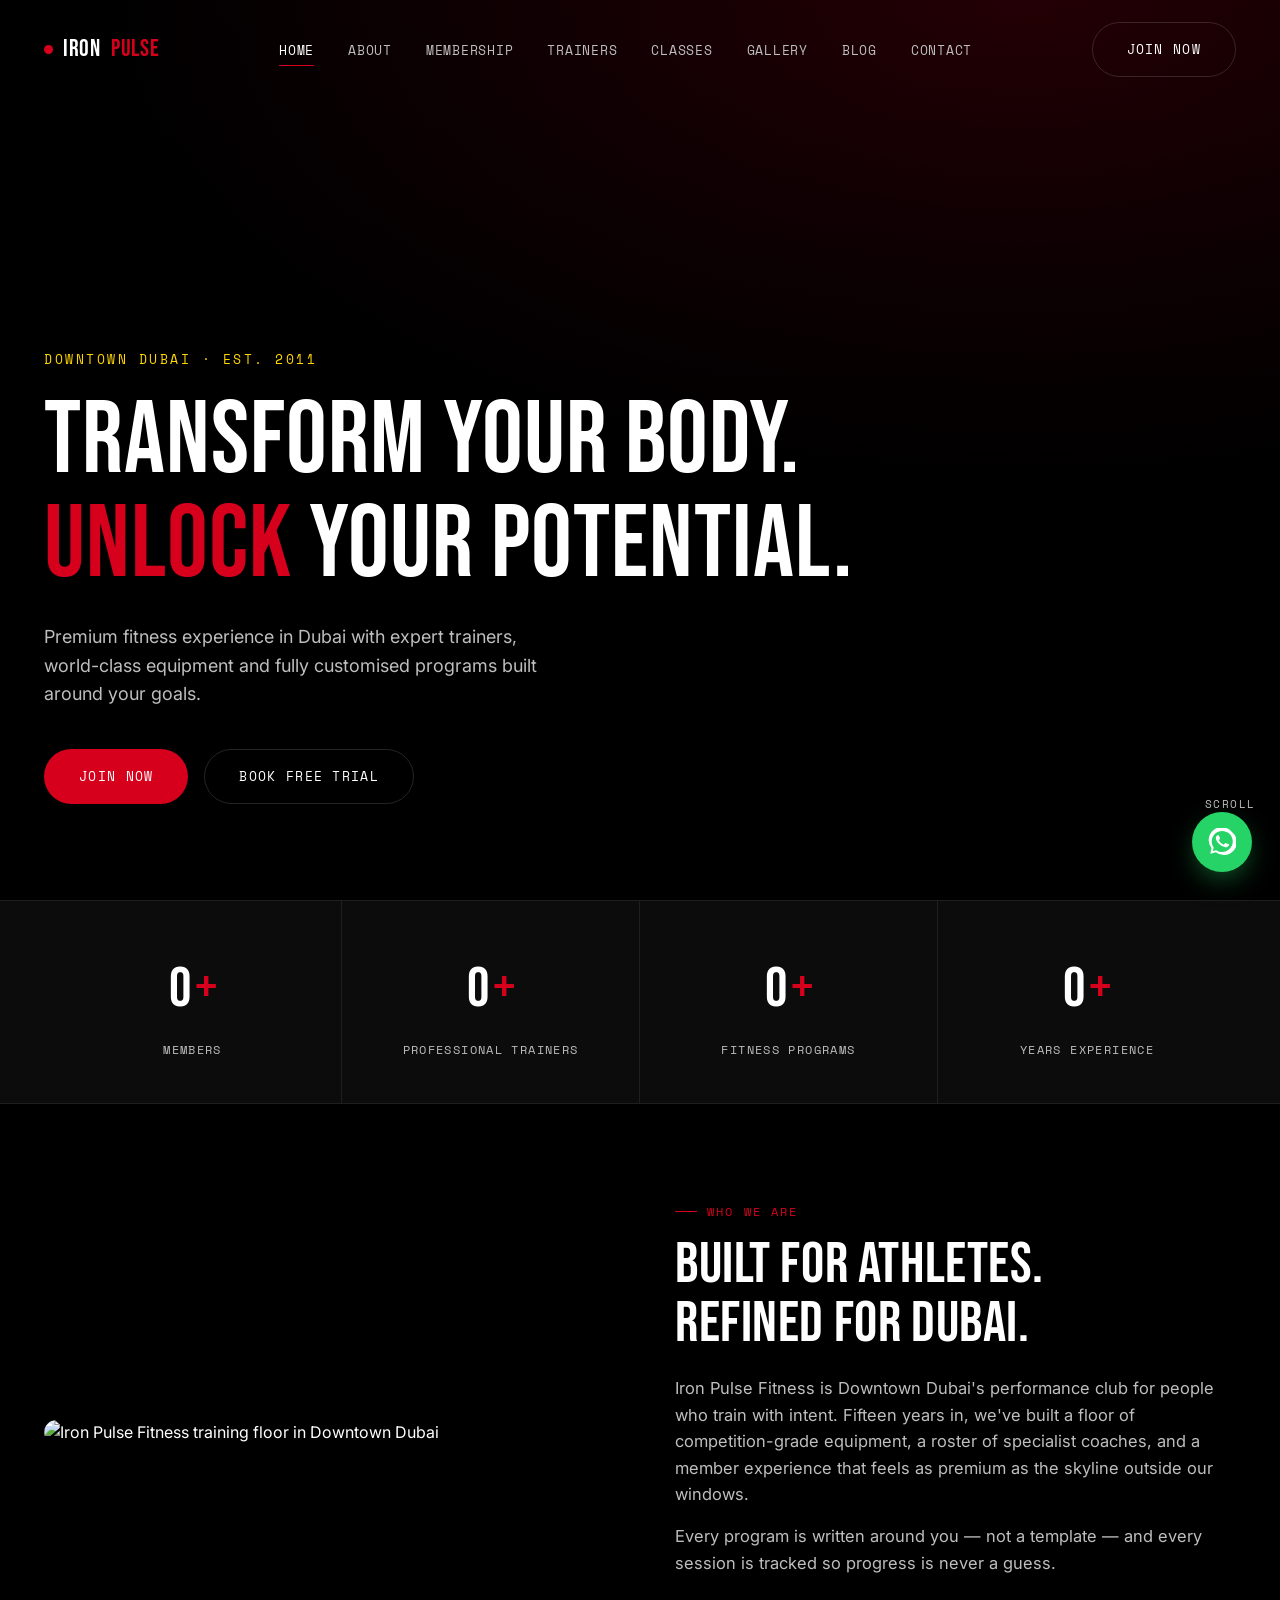
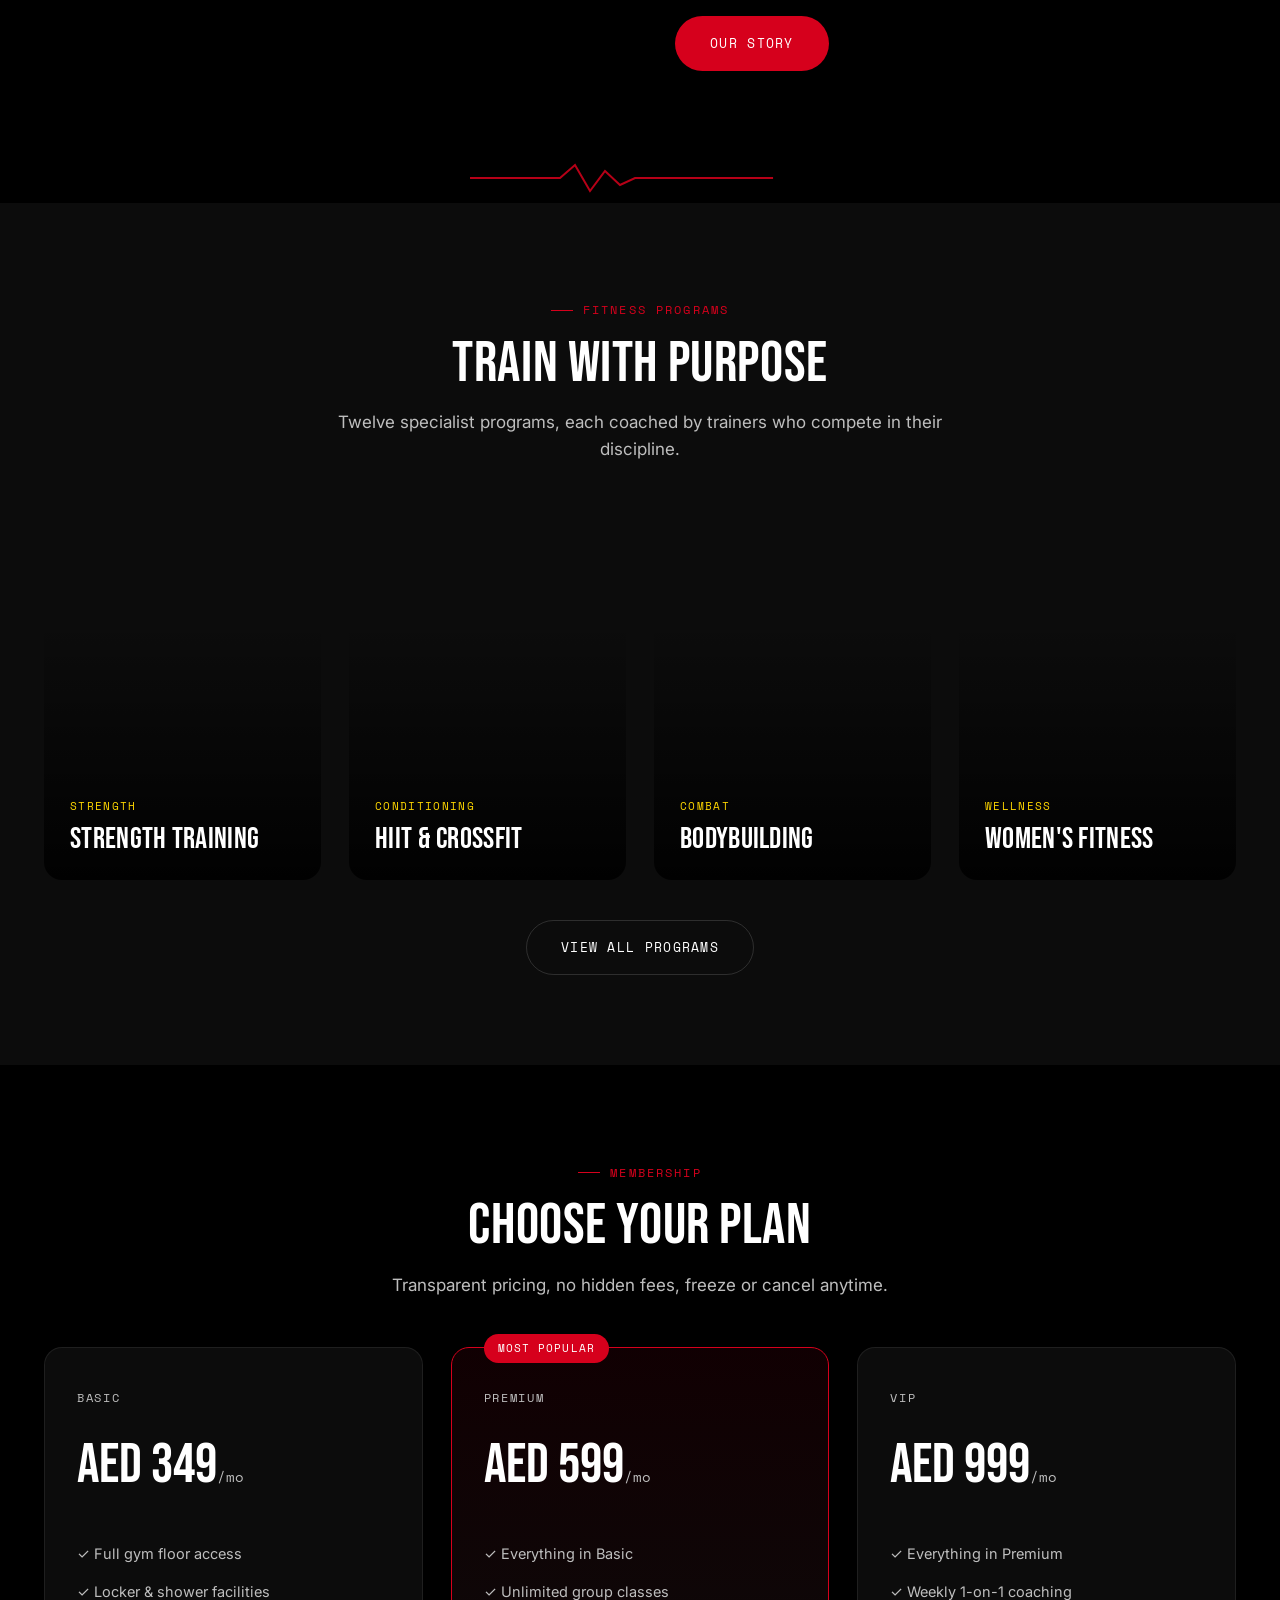
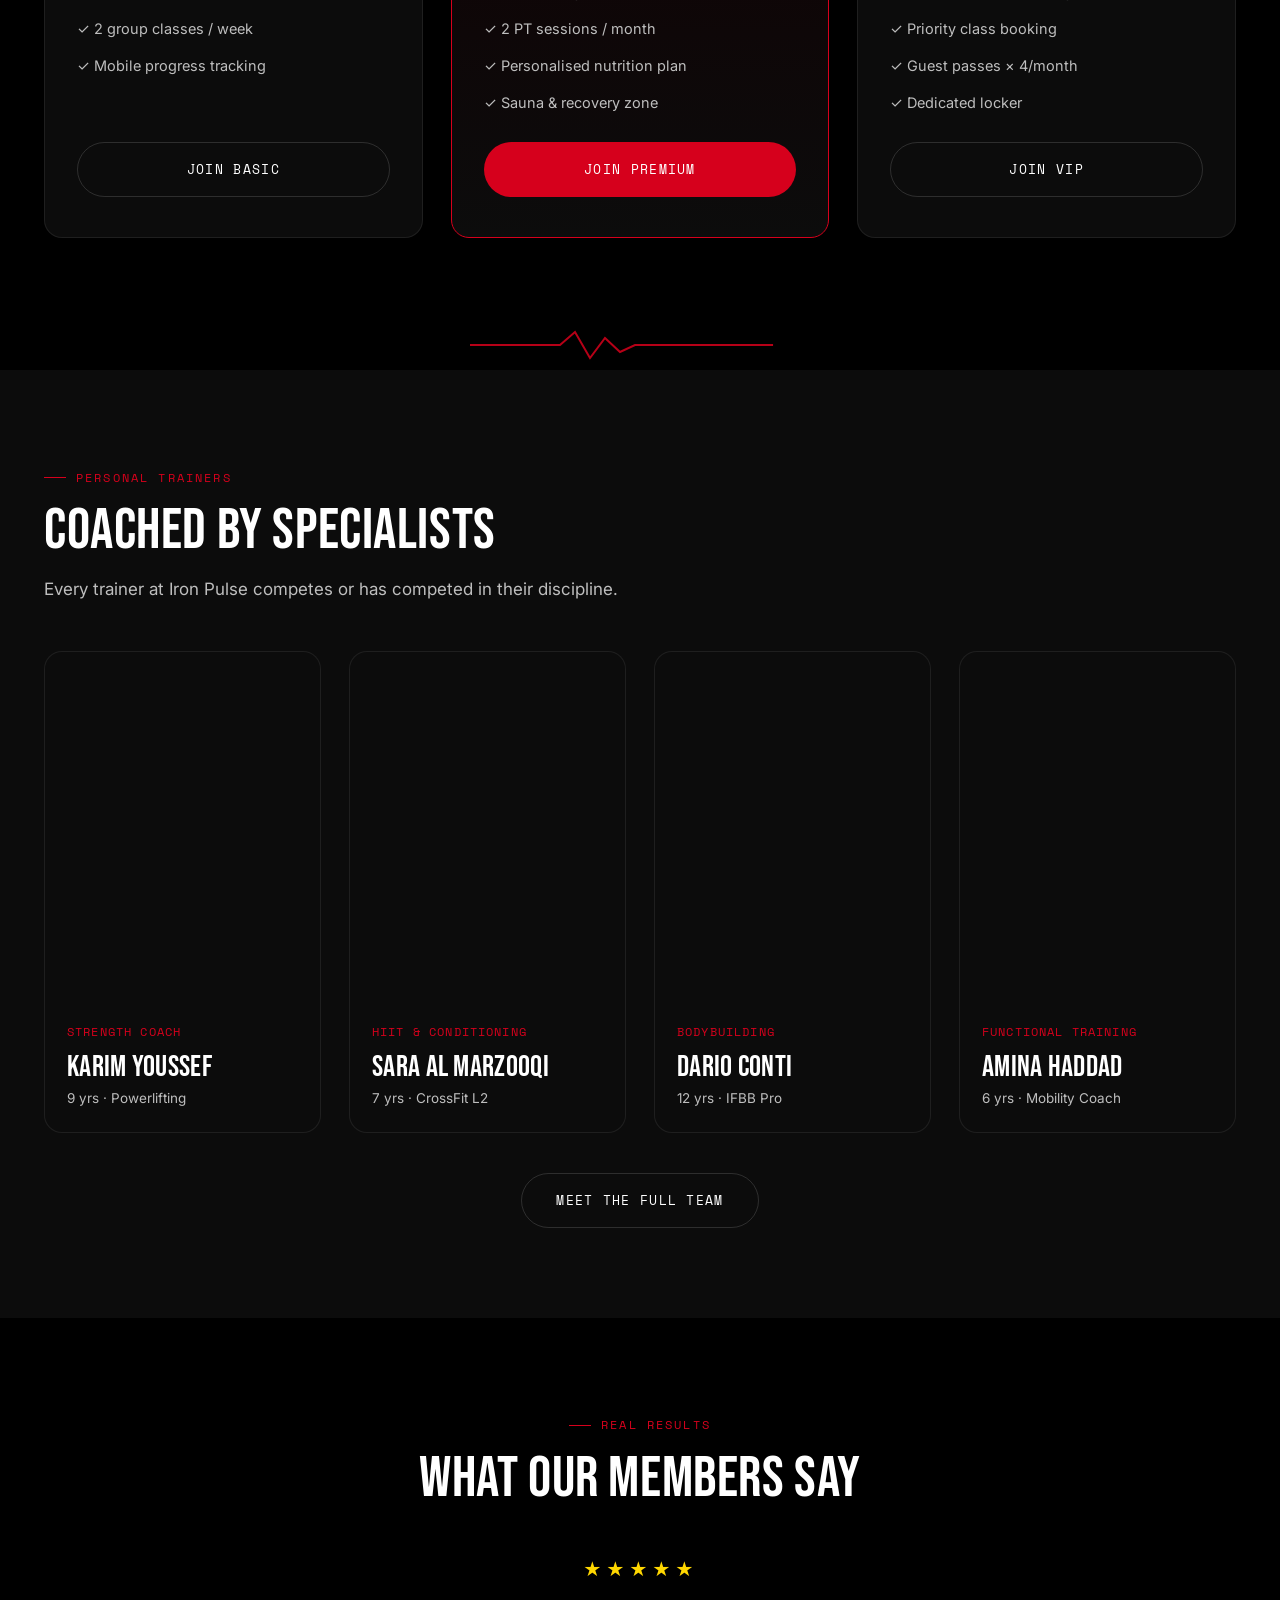
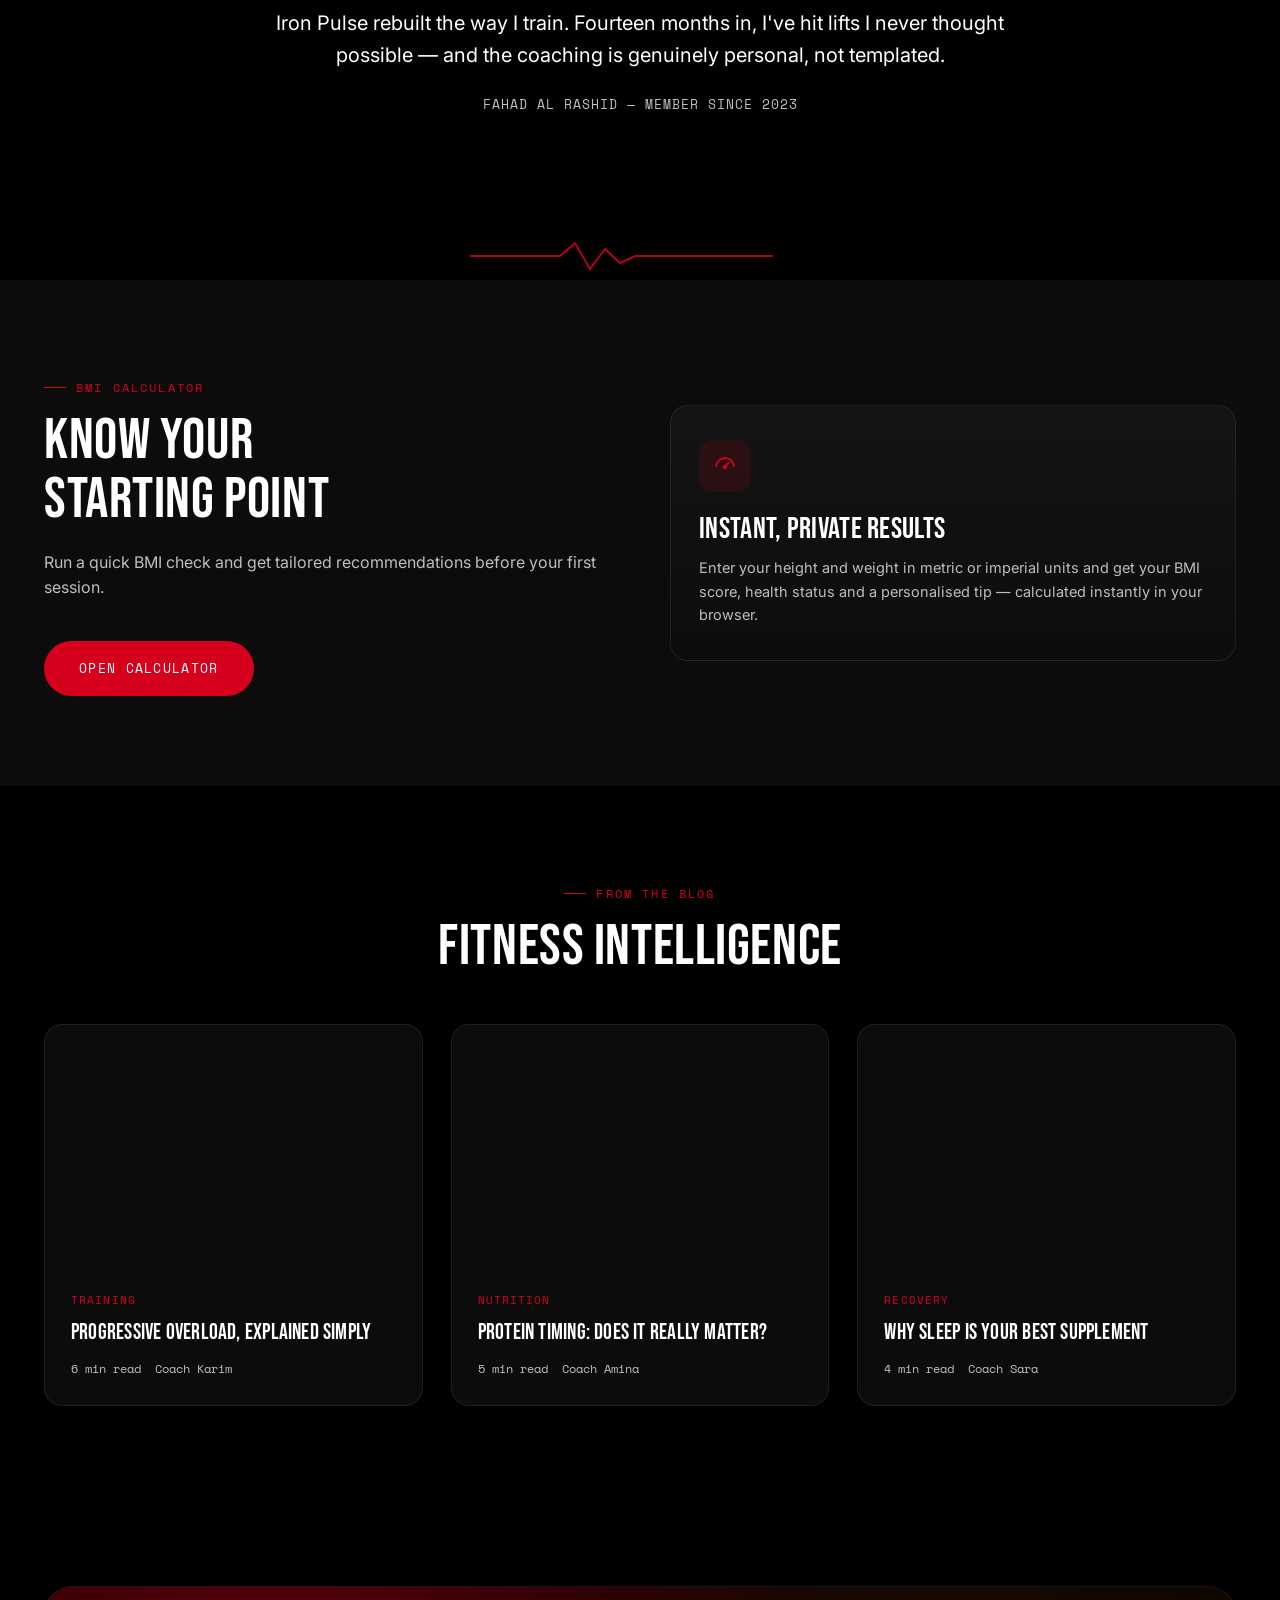
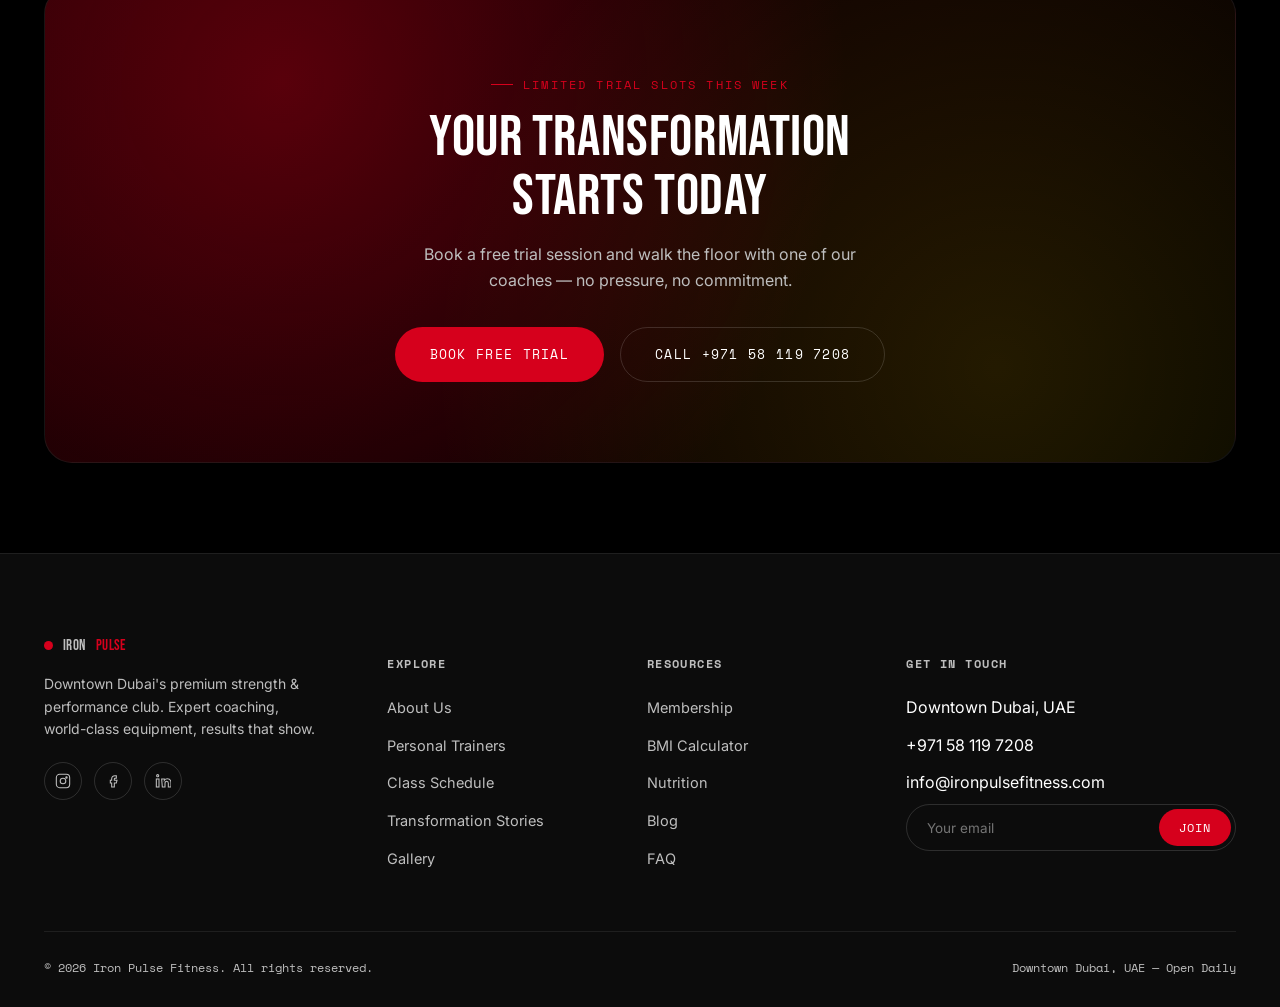
==== index.html @ b15c114e "Add files via upload" ====
<!DOCTYPE html>
<html lang="en">
<head>
<meta charset="UTF-8">
<meta name="viewport" content="width=device-width, initial-scale=1.0">
<title>Home | Iron Pulse Fitness — Downtown Dubai</title>
<meta name="description" content="Iron Pulse Fitness — premium gym in Downtown Dubai. Expert trainers, world-class equipment, transformative programs.">
<link rel="preconnect" href="https://fonts.googleapis.com">
<link rel="stylesheet" href="style.css">
</head>
<body>
<div class="loader"><svg viewBox="0 0 340 60"><path d="M0,30 L90,30 L105,10 L120,50 L135,20 L150,40 L165,30 L340,30"/></svg></div>

<nav class="nav">
  <div class="container">
    <a href="index.html" class="logo"><span class="dot"></span>IRON<span>PULSE</span></a>
    <ul class="nav-links">
      <li><a href="index.html" class="active">Home</a></li>
<li><a href="about.html">About</a></li>
<li><a href="membership.html">Membership</a></li>
<li><a href="trainers.html">Trainers</a></li>
<li><a href="classes.html">Classes</a></li>
<li><a href="gallery.html">Gallery</a></li>
<li><a href="blog.html">Blog</a></li>
<li><a href="contact.html">Contact</a></li>
    </ul>
    <div class="nav-cta">
      <a href="membership.html" class="btn btn-ghost">Join Now</a>
      <button class="burger" aria-label="Menu"><span></span><span></span><span></span></button>
    </div>
  </div>
</nav>
<div class="mobile-menu">
  <a href="index.html">Home</a>
<a href="about.html">About</a>
<a href="membership.html">Membership</a>
<a href="trainers.html">Trainers</a>
<a href="classes.html">Classes</a>
<a href="gallery.html">Gallery</a>
<a href="blog.html">Blog</a>
<a href="contact.html">Contact</a>
</div>

<section class="hero" style="background-image:linear-gradient(180deg, rgba(0,0,0,.35) 0%, rgba(0,0,0,.55) 55%, #000 100%), radial-gradient(120% 90% at 80% 0%, rgba(214,0,28,.25), transparent 60%), url('https://images.unsplash.com/photo-1534438327276-14e5300c3a48?q=80&w=1800&auto=format&fit=crop'); background-size:cover; background-position:center;">
  <div class="container hero-inner">
    <span class="hero-tag">Downtown Dubai &middot; Est. 2011</span>
    <h1 class="reveal in">Transform Your Body.<br><em>Unlock</em> Your Potential.</h1>
    <p class="lead reveal in reveal-delay-1">Premium fitness experience in Dubai with expert trainers, world-class equipment and fully customised programs built around your goals.</p>
    <div class="hero-actions reveal in reveal-delay-2">
      <a href="membership.html" class="btn btn-primary">Join Now</a>
      <a href="contact.html" class="btn btn-ghost">Book Free Trial</a>
    </div>
  </div>
  <div class="hero-scroll"><span>SCROLL</span><span class="line"></span></div>
</section>

<div class="stats-bar">
  <div class="container stats-grid">
    <div class="stat"><div class="num"><span data-count="5000">0</span><span class="plus">+</span></div><div class="label">Members</div></div>
    <div class="stat"><div class="num"><span data-count="50">0</span><span class="plus">+</span></div><div class="label">Professional Trainers</div></div>
    <div class="stat"><div class="num"><span data-count="20">0</span><span class="plus">+</span></div><div class="label">Fitness Programs</div></div>
    <div class="stat"><div class="num"><span data-count="15">0</span><span class="plus">+</span></div><div class="label">Years Experience</div></div>
  </div>
</div>

<section class="section">
  <div class="container">
    <div class="grid grid-2" style="align-items:center;gap:70px;">
      <div class="reveal">
        <img src="https://images.unsplash.com/photo-1571019613454-1cb2f99b2d8b?q=80&w=1200&auto=format&fit=crop" alt="Iron Pulse Fitness training floor in Downtown Dubai" style="border-radius:24px;">
      </div>
      <div class="reveal reveal-delay-1">
        <span class="eyebrow">Who We Are</span>
        <h2>Built For Athletes.<br>Refined For Dubai.</h2>
        <p style="margin-top:22px;font-size:16.5px;">Iron Pulse Fitness is Downtown Dubai's performance club for people who train with intent. Fifteen years in, we've built a floor of competition-grade equipment, a roster of specialist coaches, and a member experience that feels as premium as the skyline outside our windows.</p>
        <p style="margin-top:16px;font-size:16.5px;">Every program is written around you &mdash; not a template &mdash; and every session is tracked so progress is never a guess.</p>
        <a href="about.html" class="btn btn-primary mt-40">Our Story</a>
      </div>
    </div>
  </div>
</section>

<svg class="pulse-divider" viewBox="0 0 340 34" preserveAspectRatio="xMidYMid meet"><path d="M0,17 L90,17 L105,4 L120,30 L135,10 L150,24 L165,17 L340,17"/></svg>

<section class="section section-alt">
  <div class="container">
    <div class="section-head center">
      <span class="eyebrow" style="justify-content:center;">Fitness Programs</span>
      <h2>Train With Purpose</h2>
      <p>Twelve specialist programs, each coached by trainers who compete in their discipline.</p>
    </div>
    <div class="grid grid-4">
      <div class="program-card reveal" style="background-image:url('https://images.unsplash.com/photo-1583454110551-21f2fa2afe61?q=80&w=900&auto=format&fit=crop');"><div class="content"><span class="tag">Strength</span><h3>Strength Training</h3></div></div>
      <div class="program-card reveal reveal-delay-1" style="background-image:url('https://images.unsplash.com/photo-1541534741688-6078c6bfb5c5?q=80&w=900&auto=format&fit=crop');"><div class="content"><span class="tag">Conditioning</span><h3>HIIT &amp; CrossFit</h3></div></div>
      <div class="program-card reveal reveal-delay-2" style="background-image:url('https://images.unsplash.com/photo-1526506118085-60ce8714f8c5?q=80&w=900&auto=format&fit=crop');"><div class="content"><span class="tag">Combat</span><h3>Bodybuilding</h3></div></div>
      <div class="program-card reveal reveal-delay-3" style="background-image:url('https://images.unsplash.com/photo-1571902943202-507ec2618e8f?q=80&w=900&auto=format&fit=crop');"><div class="content"><span class="tag">Wellness</span><h3>Women's Fitness</h3></div></div>
    </div>
    <div class="text-center mt-40"><a href="classes.html" class="btn btn-ghost">View All Programs</a></div>
  </div>
</section>

<section class="section">
  <div class="container">
    <div class="section-head center">
      <span class="eyebrow" style="justify-content:center;">Membership</span>
      <h2>Choose Your Plan</h2>
      <p>Transparent pricing, no hidden fees, freeze or cancel anytime.</p>
    </div>
    <div class="grid grid-3">
      <div class="plan reveal">
        <span class="tier">Basic</span>
        <div class="price">AED 349<span>/mo</span></div>
        <ul>
          <li>&#10003; Full gym floor access</li>
          <li>&#10003; Locker &amp; shower facilities</li>
          <li>&#10003; 2 group classes / week</li>
          <li>&#10003; Mobile progress tracking</li>
        </ul>
        <a href="membership.html" class="btn btn-ghost">Join Basic</a>
      </div>
      <div class="plan popular reveal reveal-delay-1">
        <span class="badge">Most Popular</span>
        <span class="tier">Premium</span>
        <div class="price">AED 599<span>/mo</span></div>
        <ul>
          <li>&#10003; Everything in Basic</li>
          <li>&#10003; Unlimited group classes</li>
          <li>&#10003; 2 PT sessions / month</li>
          <li>&#10003; Personalised nutrition plan</li>
          <li>&#10003; Sauna &amp; recovery zone</li>
        </ul>
        <a href="membership.html" class="btn btn-primary">Join Premium</a>
      </div>
      <div class="plan reveal reveal-delay-2">
        <span class="tier">VIP</span>
        <div class="price">AED 999<span>/mo</span></div>
        <ul>
          <li>&#10003; Everything in Premium</li>
          <li>&#10003; Weekly 1-on-1 coaching</li>
          <li>&#10003; Priority class booking</li>
          <li>&#10003; Guest passes &times; 4/month</li>
          <li>&#10003; Dedicated locker</li>
        </ul>
        <a href="membership.html" class="btn btn-ghost">Join VIP</a>
      </div>
    </div>
  </div>
</section>

<svg class="pulse-divider" viewBox="0 0 340 34" preserveAspectRatio="xMidYMid meet"><path d="M0,17 L90,17 L105,4 L120,30 L135,10 L150,24 L165,17 L340,17"/></svg>

<section class="section section-alt">
  <div class="container">
    <div class="section-head">
      <span class="eyebrow">Personal Trainers</span>
      <h2>Coached By Specialists</h2>
      <p>Every trainer at Iron Pulse competes or has competed in their discipline.</p>
    </div>
    <div class="grid grid-4">
      <div class="trainer-card reveal">
        <div class="trainer-photo" style="background-image:url('https://images.unsplash.com/photo-1571019613454-1cb2f99b2d8b?q=80&w=700&auto=format&fit=crop');">
          <div class="trainer-social"><a href="#">in</a><a href="#">ig</a></div>
        </div>
        <div class="trainer-info"><span class="role">Strength Coach</span><h3>Karim Youssef</h3><div class="meta">9 yrs &middot; Powerlifting</div></div>
      </div>
      <div class="trainer-card reveal reveal-delay-1">
        <div class="trainer-photo" style="background-image:url('https://images.unsplash.com/photo-1594737625785-a6cbdabd333c?q=80&w=700&auto=format&fit=crop');">
          <div class="trainer-social"><a href="#">in</a><a href="#">ig</a></div>
        </div>
        <div class="trainer-info"><span class="role">HIIT &amp; Conditioning</span><h3>Sara Al Marzooqi</h3><div class="meta">7 yrs &middot; CrossFit L2</div></div>
      </div>
      <div class="trainer-card reveal reveal-delay-2">
        <div class="trainer-photo" style="background-image:url('https://images.unsplash.com/photo-1584735175315-9d5df23860e6?q=80&w=700&auto=format&fit=crop');">
          <div class="trainer-social"><a href="#">in</a><a href="#">ig</a></div>
        </div>
        <div class="trainer-info"><span class="role">Bodybuilding</span><h3>Dario Conti</h3><div class="meta">12 yrs &middot; IFBB Pro</div></div>
      </div>
      <div class="trainer-card reveal reveal-delay-3">
        <div class="trainer-photo" style="background-image:url('https://images.unsplash.com/photo-1541534741688-6078c6bfb5c5?q=80&w=900&auto=format&fit=crop');">
          <div class="trainer-social"><a href="#">in</a><a href="#">ig</a></div>
        </div>
        <div class="trainer-info"><span class="role">Functional Training</span><h3>Amina Haddad</h3><div class="meta">6 yrs &middot; Mobility Coach</div></div>
      </div>
    </div>
    <div class="text-center mt-40"><a href="trainers.html" class="btn btn-ghost">Meet The Full Team</a></div>
  </div>
</section>

<section class="section">
  <div class="container">
    <div class="section-head center">
      <span class="eyebrow" style="justify-content:center;">Real Results</span>
      <h2>What Our Members Say</h2>
    </div>
    <div class="testi-slider">
      <div class="testi-track">
        <div class="testi-slide">
          <div class="stars">&#9733;&#9733;&#9733;&#9733;&#9733;</div>
          <p class="quote">Iron Pulse rebuilt the way I train. Fourteen months in, I've hit lifts I never thought possible &mdash; and the coaching is genuinely personal, not templated.</p>
          <div class="testi-who">Fahad Al Rashid &mdash; Member since 2023</div>
        </div>
        <div class="testi-slide">
          <div class="stars">&#9733;&#9733;&#9733;&#9733;&#9733;</div>
          <p class="quote">The nutrition guidance alone was worth the membership. I dropped 12kg in five months without ever feeling like I was on a diet.</p>
          <div class="testi-who">Layla Haddad &mdash; Member since 2022</div>
        </div>
        <div class="testi-slide">
          <div class="stars">&#9733;&#9733;&#9733;&#9733;&#9733;</div>
          <p class="quote">Best equipment I've used in Dubai, hands down. The floor never feels crowded and the trainers actually watch your form.</p>
          <div class="testi-who">Michael Devereux &mdash; Member since 2024</div>
        </div>
      </div>
      <div class="testi-dots"></div>
    </div>
  </div>
</section>

<svg class="pulse-divider" viewBox="0 0 340 34" preserveAspectRatio="xMidYMid meet"><path d="M0,17 L90,17 L105,4 L120,30 L135,10 L150,24 L165,17 L340,17"/></svg>

<section class="section section-alt">
  <div class="container">
    <div class="grid grid-2" style="align-items:center;gap:60px;">
      <div class="reveal">
        <span class="eyebrow">BMI Calculator</span>
        <h2>Know Your<br>Starting Point</h2>
        <p style="margin-top:20px;">Run a quick BMI check and get tailored recommendations before your first session.</p>
        <a href="bmi.html" class="btn btn-primary mt-40">Open Calculator</a>
      </div>
      <div class="card reveal reveal-delay-1">
        <div class="icon"><svg width="24" height="24" viewBox="0 0 24 24" fill="none" stroke="currentColor" stroke-width="1.8"><path d="M3 13a9 9 0 0 1 18 0"/><path d="M12 13l4-5"/><circle cx="12" cy="13" r="1.4"/></svg></div>
        <h3>Instant, Private Results</h3>
        <p>Enter your height and weight in metric or imperial units and get your BMI score, health status and a personalised tip &mdash; calculated instantly in your browser.</p>
      </div>
    </div>
  </div>
</section>

<section class="section">
  <div class="container">
    <div class="section-head center">
      <span class="eyebrow" style="justify-content:center;">From The Blog</span>
      <h2>Fitness Intelligence</h2>
    </div>
    <div class="grid grid-3">
      <a href="blog.html" class="blog-card reveal">
        <div class="blog-img" style="background-image:url('https://images.unsplash.com/photo-1517838277536-f5f99be501cd?q=80&w=800&auto=format&fit=crop');"></div>
        <div class="blog-body"><span class="blog-cat">Training</span><h3>Progressive Overload, Explained Simply</h3><div class="blog-meta"><span>6 min read</span><span>Coach Karim</span></div></div>
      </a>
      <a href="blog.html" class="blog-card reveal reveal-delay-1">
        <div class="blog-img" style="background-image:url('https://images.unsplash.com/photo-1554284126-aa88f22d8b74?q=80&w=800&auto=format&fit=crop');"></div>
        <div class="blog-body"><span class="blog-cat">Nutrition</span><h3>Protein Timing: Does It Really Matter?</h3><div class="blog-meta"><span>5 min read</span><span>Coach Amina</span></div></div>
      </a>
      <a href="blog.html" class="blog-card reveal reveal-delay-2">
        <div class="blog-img" style="background-image:url('https://images.unsplash.com/photo-1546484959-f9a53db89f75?q=80&w=800&auto=format&fit=crop');"></div>
        <div class="blog-body"><span class="blog-cat">Recovery</span><h3>Why Sleep Is Your Best Supplement</h3><div class="blog-meta"><span>4 min read</span><span>Coach Sara</span></div></div>
      </a>
    </div>
  </div>
</section>

<section class="section">
  <div class="container">
    <div class="cta-band reveal">
      <span class="eyebrow" style="justify-content:center;">Limited Trial Slots This Week</span>
      <h2>Your Transformation<br>Starts Today</h2>
      <p style="margin:16px auto 0;max-width:480px;">Book a free trial session and walk the floor with one of our coaches &mdash; no pressure, no commitment.</p>
      <div class="btn-row">
        <a href="contact.html" class="btn btn-primary">Book Free Trial</a>
        <a href="tel:+971581197208" class="btn btn-ghost">Call +971 58 119 7208</a>
      </div>
    </div>
  </div>
</section>

<footer>
  <div class="container">
    <div class="footer-grid">
      <div class="footer-brand">
        <a href="index.html" class="logo"><span class="dot"></span>IRON<span>PULSE</span></a>
        <p>Downtown Dubai's premium strength &amp; performance club. Expert coaching, world-class equipment, results that show.</p>
        <div class="social-row">
          <a href="#" aria-label="Instagram"><svg width="16" height="16" viewBox="0 0 24 24" fill="none" stroke="currentColor" stroke-width="1.6"><rect x="2" y="2" width="20" height="20" rx="5"/><circle cx="12" cy="12" r="4.2"/><circle cx="17.2" cy="6.8" r="1"/></svg></a>
          <a href="#" aria-label="Facebook"><svg width="16" height="16" viewBox="0 0 24 24" fill="none" stroke="currentColor" stroke-width="1.6"><path d="M15 8h2V4h-2a5 5 0 0 0-5 5v2H8v4h2v6h4v-6h3l1-4h-4V9a1 1 0 0 1 1-1Z"/></svg></a>
          <a href="#" aria-label="LinkedIn"><svg width="16" height="16" viewBox="0 0 24 24" fill="none" stroke="currentColor" stroke-width="1.6"><rect x="2" y="9" width="4" height="12"/><circle cx="4" cy="4" r="1.6"/><path d="M10 9h4v2c1-1.6 2.7-2.4 4.5-2.4 3 0 5.5 2 5.5 6.2V21h-4v-5.5c0-2-.8-3.2-2.4-3.2-1.4 0-2.6 1-2.6 3.2V21h-4Z"/></svg></a>
        </div>
      </div>
      <div>
        <h5>Explore</h5>
        <ul>
          <li><a href="about.html">About Us</a></li>
          <li><a href="trainers.html">Personal Trainers</a></li>
          <li><a href="classes.html">Class Schedule</a></li>
          <li><a href="stories.html">Transformation Stories</a></li>
          <li><a href="gallery.html">Gallery</a></li>
        </ul>
      </div>
      <div>
        <h5>Resources</h5>
        <ul>
          <li><a href="membership.html">Membership</a></li>
          <li><a href="bmi.html">BMI Calculator</a></li>
          <li><a href="nutrition.html">Nutrition</a></li>
          <li><a href="blog.html">Blog</a></li>
          <li><a href="faq.html">FAQ</a></li>
        </ul>
      </div>
      <div>
        <h5>Get In Touch</h5>
        <ul>
          <li>Downtown Dubai, UAE</li>
          <li>+971 58 119 7208</li>
          <li>info@ironpulsefitness.com</li>
        </ul>
        <div class="newsletter">
          <form style="display:flex;width:100%;">
            <input type="email" placeholder="Your email" required>
            <button type="submit">Join</button>
          </form>
        </div>
      </div>
    </div>
    <div class="footer-bottom">
      <span>&copy; 2026 Iron Pulse Fitness. All rights reserved.</span>
      <span>Downtown Dubai, UAE &mdash; Open Daily</span>
    </div>
  </div>
</footer>
<a href="https://wa.me/971581197208" class="whatsapp-fab" aria-label="WhatsApp us" target="_blank" rel="noopener">
  <svg width="28" height="28" viewBox="0 0 24 24" fill="#fff"><path d="M20.5 3.5A11 11 0 0 0 3 17.4L2 22l4.7-1.2A11 11 0 1 0 20.5 3.5Zm-8.5 17a9 9 0 0 1-4.6-1.3l-.3-.2-3 .8.8-3-.2-.3A9 9 0 1 1 12 20.5Zm5-6.7c-.3-.1-1.6-.8-1.8-.9-.2-.1-.4-.1-.6.1-.2.3-.7.9-.8 1-.1.2-.3.2-.6.1-.3-.1-1.2-.4-2.2-1.4-.8-.8-1.4-1.7-1.5-2-.2-.3 0-.5.1-.6l.4-.5c.1-.1.2-.3.2-.4.1-.2 0-.4 0-.5s-.6-1.5-.8-2c-.2-.5-.4-.4-.6-.4h-.5c-.2 0-.5.1-.7.3-.2.3-.9.9-.9 2.2s1 2.6 1.1 2.7c.1.2 2 3 4.8 4.2.7.3 1.2.5 1.6.6.7.2 1.3.2 1.8.1.5-.1 1.6-.7 1.9-1.3.2-.6.2-1.1.2-1.2-.1-.1-.3-.2-.6-.3Z"/></svg>
</a>
<button class="back-top" aria-label="Back to top">
  <svg width="18" height="18" viewBox="0 0 24 24" fill="none" stroke="currentColor" stroke-width="2"><path d="M12 19V5M5 12l7-7 7 7"/></svg>
</button>
<div class="lightbox">
  <button class="lb-close" aria-label="Close">&times;</button>
  <button class="lb-prev" aria-label="Previous">&#8249;</button>
  <img src="" alt="Gallery preview">
  <button class="lb-next" aria-label="Next">&#8250;</button>
</div>
<script src="script.js"></script>
</body>
</html>
---- style.css ----
/* ============================================================
   IRON PULSE FITNESS — Design System
   Signature: the "pulse line" — an EKG heartbeat trace that runs
   through dividers, the nav mark and stat counters, literalizing
   the brand name instead of a generic gradient blob.
   ============================================================ */

@import url('https://fonts.googleapis.com/css2?family=Bebas+Neue&family=Inter:wght@400;500;600;700;800&family=Space+Mono:wght@400;700&display=swap');

:root{
  --red:#D6001C;
  --red-dim:#8f0013;
  --charcoal:#111111;
  --black:#000000;
  --white:#FFFFFF;
  --grey:#BEBEBE;
  --gold:#FFD700;

  --bg:#000000;
  --panel:#0c0c0c;
  --panel-2:#141414;
  --line:rgba(255,255,255,0.08);
  --line-strong:rgba(255,255,255,0.14);

  --font-display:'Bebas Neue', Impact, sans-serif;
  --font-body:'Inter', -apple-system, sans-serif;
  --font-mono:'Space Mono', monospace;

  --container: 1240px;
  --radius: 18px;
  --radius-sm: 10px;

  --ease: cubic-bezier(.16,.84,.44,1);
}

*,*::before,*::after{box-sizing:border-box;}
html{scroll-behavior:smooth;}
@media (prefers-reduced-motion: reduce){
  html{scroll-behavior:auto;}
  *{animation-duration:0.001ms !important; animation-iteration-count:1 !important; transition-duration:0.001ms !important;}
}
body{
  margin:0;
  background:var(--bg);
  color:var(--white);
  font-family:var(--font-body);
  font-size:16px;
  line-height:1.6;
  -webkit-font-smoothing:antialiased;
  overflow-x:hidden;
}
img{max-width:100%;display:block;}
a{color:inherit;text-decoration:none;}
ul{list-style:none;margin:0;padding:0;}
button{font-family:inherit;cursor:pointer;}
input,select,textarea{font-family:inherit;}

.container{max-width:var(--container);margin:0 auto;padding:0 24px;}
.eyebrow{
  display:inline-flex;align-items:center;gap:10px;
  font-family:var(--font-mono);
  font-size:12px;letter-spacing:.18em;text-transform:uppercase;
  color:var(--red);
  margin-bottom:14px;
}
.eyebrow::before{
  content:'';width:22px;height:1px;background:var(--red);
}
h1,h2,h3,h4{
  font-family:var(--font-display);
  font-weight:400;
  letter-spacing:.01em;
  line-height:1.02;
  margin:0;
  text-transform:uppercase;
}
h1{font-size:clamp(44px,8vw,104px);}
h2{font-size:clamp(32px,5vw,58px);}
h3{font-size:clamp(22px,3vw,30px);}
p{color:var(--grey);margin:0;}
.section{padding:90px 0;position:relative;}
.section-head{max-width:640px;margin-bottom:48px;}
.section-head p{margin-top:16px;font-size:17px;}
.section-head.center{margin-left:auto;margin-right:auto;text-align:center;}

/* ---------- Pulse divider (signature) ---------- */
.pulse-divider{width:100%;height:34px;margin:0 auto;opacity:.85;}
.pulse-divider path{
  fill:none;stroke:var(--red);stroke-width:2;
  stroke-dasharray:340;stroke-dashoffset:0;
}
.pulse-divider.pre path{stroke-dashoffset:340;}
.pulse-divider.in-view path{
  animation:draw-pulse 1.4s var(--ease) forwards;
}
@keyframes draw-pulse{to{stroke-dashoffset:0;}}

/* ---------- Buttons ---------- */
.btn{
  display:inline-flex;align-items:center;justify-content:center;gap:10px;
  padding:16px 34px;
  font-family:var(--font-mono);
  font-size:13px;letter-spacing:.1em;text-transform:uppercase;
  border-radius:100px;border:1px solid transparent;
  position:relative;overflow:hidden;
  transition:transform .35s var(--ease), box-shadow .35s var(--ease), background .35s var(--ease), color .35s var(--ease);
  white-space:nowrap;
}
.btn-primary{background:var(--red);color:var(--white);}
.btn-primary:hover{box-shadow:0 0 0 1px var(--red), 0 12px 30px -8px rgba(214,0,28,.65);transform:translateY(-2px);}
.btn-ghost{background:transparent;color:var(--white);border-color:var(--line-strong);}
.btn-ghost:hover{border-color:var(--white);transform:translateY(-2px);}
.btn-gold{background:var(--gold);color:var(--black);}
.btn-gold:hover{box-shadow:0 12px 30px -8px rgba(255,215,0,.5);transform:translateY(-2px);}
.btn::after{
  content:'';position:absolute;inset:0;border-radius:inherit;
  background:radial-gradient(circle at var(--rx,50%) var(--ry,50%), rgba(255,255,255,.35), transparent 60%);
  opacity:0;transition:opacity .4s;
}
.btn:active::after{opacity:1;}

/* ---------- Nav ---------- */
.nav{
  position:fixed;top:0;left:0;right:0;z-index:1000;
  padding:22px 0;
  transition:background .4s var(--ease), padding .4s var(--ease), border-color .4s var(--ease);
  border-bottom:1px solid transparent;
}
.nav.scrolled{
  background:rgba(0,0,0,.82);backdrop-filter:blur(14px);
  padding:14px 0;border-color:var(--line);
}
.nav .container{display:flex;align-items:center;justify-content:space-between;}
.logo{display:flex;align-items:center;gap:10px;font-family:var(--font-display);font-size:24px;letter-spacing:.03em;}
.logo .dot{
  width:9px;height:9px;border-radius:50%;background:var(--red);
  box-shadow:0 0 0 0 rgba(214,0,28,.6);
  animation:pulse-dot 1.8s ease-out infinite;
}
@keyframes pulse-dot{
  0%{box-shadow:0 0 0 0 rgba(214,0,28,.55);}
  70%{box-shadow:0 0 0 12px rgba(214,0,28,0);}
  100%{box-shadow:0 0 0 0 rgba(214,0,28,0);}
}
.logo span{color:var(--red);}
.nav-links{display:flex;align-items:center;gap:34px;}
.nav-links a{
  font-family:var(--font-mono);font-size:12.5px;letter-spacing:.06em;text-transform:uppercase;
  color:var(--grey);position:relative;padding:6px 0;transition:color .3s;
}
.nav-links a::after{
  content:'';position:absolute;left:0;bottom:0;height:1px;width:0;background:var(--red);
  transition:width .35s var(--ease);
}
.nav-links a:hover,.nav-links a.active{color:var(--white);}
.nav-links a:hover::after,.nav-links a.active::after{width:100%;}
.nav-cta{display:flex;align-items:center;gap:18px;}
.burger{display:none;flex-direction:column;gap:5px;width:26px;background:none;border:none;padding:0;}
.burger span{height:2px;width:100%;background:var(--white);transition:transform .3s,opacity .3s;}
.mobile-menu{
  position:fixed;inset:0;z-index:999;background:var(--black);
  display:flex;flex-direction:column;align-items:center;justify-content:center;gap:28px;
  transform:translateY(-100%);transition:transform .5s var(--ease);
}
.mobile-menu.open{transform:translateY(0);}
.mobile-menu a{font-family:var(--font-display);font-size:32px;text-transform:uppercase;color:var(--white);}

@media (max-width:900px){
  .nav-links{display:none;}
  .nav-cta .btn-ghost{display:none;}
  .burger{display:flex;}
}

/* ---------- Hero ---------- */
.hero{
  min-height:100vh;position:relative;display:flex;align-items:flex-end;
  background:
    linear-gradient(180deg, rgba(0,0,0,.35) 0%, rgba(0,0,0,.55) 55%, #000 100%),
    radial-gradient(120% 90% at 80% 0%, rgba(214,0,28,.25), transparent 60%),
    url('https://images.unsplash.com/photo-1517836357463-d25dfeac3438?q=80&w=1800&auto=format&fit=crop') center/cover no-repeat;
  padding-top:160px;
}
.page-hero{
  min-height:56vh;display:flex;align-items:flex-end;position:relative;padding-top:160px;
  background:
    linear-gradient(180deg, rgba(0,0,0,.4) 0%, rgba(0,0,0,.7) 60%, #000 100%),
    var(--pageimg) center/cover no-repeat;
}
.hero-inner{padding-bottom:96px;width:100%;}
.hero-tag{font-family:var(--font-mono);color:var(--gold);letter-spacing:.2em;text-transform:uppercase;font-size:12.5px;margin-bottom:20px;display:block;}
.hero h1{max-width:920px;}
.hero h1 em{font-style:normal;color:var(--red);}
.hero p.lead{max-width:520px;margin-top:24px;font-size:18px;color:var(--grey);}
.hero-actions{display:flex;gap:16px;margin-top:40px;flex-wrap:wrap;}
.hero-scroll{
  position:absolute;bottom:36px;right:24px;display:flex;flex-direction:column;align-items:center;gap:10px;
  font-family:var(--font-mono);font-size:11px;letter-spacing:.14em;color:var(--grey);
}
.hero-scroll .line{width:1px;height:40px;background:linear-gradient(var(--red),transparent);animation:scroll-line 1.8s infinite;}
@keyframes scroll-line{0%{transform:scaleY(0);transform-origin:top;}50%{transform:scaleY(1);transform-origin:top;}51%{transform-origin:bottom;}100%{transform:scaleY(0);transform-origin:bottom;}}

/* ---------- Stats ---------- */
.stats-bar{
  border-top:1px solid var(--line);border-bottom:1px solid var(--line);
  background:var(--panel);
}
.stats-grid{display:grid;grid-template-columns:repeat(4,1fr);}
.stat{
  padding:44px 20px;text-align:center;border-right:1px solid var(--line);
}
.stat:last-child{border-right:none;}
.stat .num{
  font-family:var(--font-display);font-size:clamp(36px,4.4vw,56px);color:var(--white);
  display:flex;align-items:center;justify-content:center;gap:4px;
}
.stat .num .plus{color:var(--red);}
.stat .label{font-family:var(--font-mono);font-size:11.5px;letter-spacing:.12em;text-transform:uppercase;color:var(--grey);margin-top:6px;}
@media(max-width:800px){.stats-grid{grid-template-columns:repeat(2,1fr);}.stat:nth-child(2){border-right:none;}}

/* ---------- Cards ---------- */
.grid{display:grid;gap:28px;}
.grid-3{grid-template-columns:repeat(3,1fr);}
.grid-4{grid-template-columns:repeat(4,1fr);}
.grid-2{grid-template-columns:repeat(2,1fr);}
@media(max-width:980px){.grid-3,.grid-4{grid-template-columns:repeat(2,1fr);}}
@media(max-width:640px){.grid-3,.grid-4,.grid-2{grid-template-columns:1fr;}}

.card{
  background:linear-gradient(180deg,var(--panel-2),var(--panel));
  border:1px solid var(--line);border-radius:var(--radius);
  padding:34px 28px;transition:transform .45s var(--ease), border-color .45s var(--ease), box-shadow .45s var(--ease);
  position:relative;
}
.card:hover{transform:translateY(-8px);border-color:var(--line-strong);box-shadow:0 24px 50px -20px rgba(0,0,0,.7);}
.card .icon{
  width:52px;height:52px;border-radius:14px;background:rgba(214,0,28,.12);
  display:flex;align-items:center;justify-content:center;margin-bottom:22px;color:var(--red);
}
.card h3{margin-bottom:12px;}
.card p{font-size:14.5px;}

.program-card{aspect-ratio:3/4;border-radius:var(--radius);overflow:hidden;position:relative;background-size:cover;background-position:center;}
.program-card::after{content:'';position:absolute;inset:0;background:linear-gradient(180deg,transparent 30%,rgba(0,0,0,.92) 100%);}
.program-card .content{position:absolute;left:0;right:0;bottom:0;padding:26px;z-index:2;}
.program-card .tag{font-family:var(--font-mono);font-size:11px;color:var(--gold);letter-spacing:.12em;text-transform:uppercase;}
.program-card h3{margin-top:6px;}
.program-card{transition:transform .5s var(--ease);}
.program-card:hover{transform:translateY(-6px);}

/* ---------- Membership ---------- */
.plan{
  border:1px solid var(--line);border-radius:var(--radius);padding:40px 32px;
  background:var(--panel);position:relative;display:flex;flex-direction:column;
  transition:transform .4s var(--ease), border-color .4s;
}
.plan:hover{transform:translateY(-8px);}
.plan.popular{border-color:var(--red);background:linear-gradient(180deg,rgba(214,0,28,.08),var(--panel));}
.plan .badge{
  position:absolute;top:-14px;left:32px;background:var(--red);color:#fff;
  font-family:var(--font-mono);font-size:11px;letter-spacing:.1em;text-transform:uppercase;
  padding:6px 14px;border-radius:100px;
}
.plan .tier{font-family:var(--font-mono);letter-spacing:.14em;text-transform:uppercase;font-size:12px;color:var(--grey);}
.plan .price{font-family:var(--font-display);font-size:56px;margin:14px 0 4px;}
.plan .price span{font-family:var(--font-mono);font-size:14px;color:var(--grey);text-transform:none;letter-spacing:0;}
.plan ul{margin:28px 0;display:flex;flex-direction:column;gap:14px;flex:1;}
.plan li{display:flex;gap:12px;font-size:14.5px;color:var(--grey);align-items:flex-start;}
.plan li svg{flex:none;margin-top:3px;color:var(--red);}

/* ---------- Trainers ---------- */
.trainer-card{border-radius:var(--radius);overflow:hidden;background:var(--panel);border:1px solid var(--line);}
.trainer-photo{aspect-ratio:4/5;background-size:cover;background-position:center;position:relative;}
.trainer-social{
  position:absolute;bottom:16px;left:16px;display:flex;gap:10px;
  opacity:0;transform:translateY(10px);transition:all .4s var(--ease);
}
.trainer-card:hover .trainer-social{opacity:1;transform:translateY(0);}
.trainer-social a{
  width:36px;height:36px;border-radius:50%;background:rgba(0,0,0,.6);backdrop-filter:blur(6px);
  display:flex;align-items:center;justify-content:center;border:1px solid var(--line-strong);
}
.trainer-social a:hover{background:var(--red);}
.trainer-info{padding:22px;}
.trainer-info .role{font-family:var(--font-mono);font-size:11.5px;color:var(--red);letter-spacing:.1em;text-transform:uppercase;}
.trainer-info h3{margin-top:8px;}
.trainer-info .meta{font-size:13.5px;margin-top:6px;color:var(--grey);}
.trainer-info .btn{margin-top:18px;width:100%;}

/* ---------- Table (class schedule) ---------- */
.schedule-wrap{overflow-x:auto;border:1px solid var(--line);border-radius:var(--radius);}
table.schedule{width:100%;border-collapse:collapse;min-width:760px;}
table.schedule th{
  font-family:var(--font-mono);font-size:11.5px;text-transform:uppercase;letter-spacing:.1em;color:var(--grey);
  padding:18px 16px;text-align:left;border-bottom:1px solid var(--line);background:var(--panel);
}
table.schedule td{padding:16px;border-bottom:1px solid var(--line);font-size:14px;vertical-align:top;}
table.schedule tr:last-child td{border-bottom:none;}
table.schedule .slot{
  display:inline-block;padding:6px 12px;border-radius:8px;font-size:12.5px;
  background:rgba(214,0,28,.12);color:#ff8a97;
}
table.schedule .slot.alt{background:rgba(255,215,0,.1);color:var(--gold);}
table.schedule td.time{font-family:var(--font-mono);color:var(--white);white-space:nowrap;}

/* ---------- BMI Calculator ---------- */
.bmi-box{
  background:var(--panel);border:1px solid var(--line);border-radius:var(--radius);
  padding:44px;display:grid;grid-template-columns:1fr 1fr;gap:44px;align-items:center;
}
@media(max-width:800px){.bmi-box{grid-template-columns:1fr;}}
.field{margin-bottom:20px;}
.field label{font-family:var(--font-mono);font-size:11.5px;letter-spacing:.1em;text-transform:uppercase;color:var(--grey);display:block;margin-bottom:10px;}
.field input, .field select{
  width:100%;background:var(--black);border:1px solid var(--line-strong);border-radius:10px;
  padding:14px 16px;color:var(--white);font-size:15px;outline:none;transition:border-color .3s;
}
.field input:focus, .field select:focus{border-color:var(--red);}
.unit-toggle{display:flex;gap:10px;margin-bottom:26px;}
.unit-toggle button{
  flex:1;padding:10px;border-radius:8px;border:1px solid var(--line-strong);background:transparent;color:var(--grey);
  font-family:var(--font-mono);font-size:12px;letter-spacing:.06em;text-transform:uppercase;transition:all .3s;
}
.unit-toggle button.active{background:var(--red);color:#fff;border-color:var(--red);}
.bmi-result{text-align:center;}
.bmi-result .score{font-family:var(--font-display);font-size:96px;color:var(--red);line-height:1;}
.bmi-result .status{font-family:var(--font-mono);letter-spacing:.1em;text-transform:uppercase;font-size:13px;margin-top:10px;color:var(--gold);}
.bmi-result .tip{margin-top:20px;font-size:14px;color:var(--grey);}
.bmi-gauge{height:8px;border-radius:10px;background:linear-gradient(90deg,#3aa0ff,#38d39f,var(--gold),var(--red));margin-top:26px;position:relative;}
.bmi-gauge .marker{position:absolute;top:-6px;width:2px;height:20px;background:#fff;border-radius:2px;transition:left .6s var(--ease);}

/* ---------- Testimonials ---------- */
.testi-slider{position:relative;max-width:760px;margin:0 auto;text-align:center;overflow:hidden;}
.testi-track{display:flex;transition:transform .6s var(--ease);}
.testi-slide{min-width:100%;padding:0 12px;}
.stars{color:var(--gold);letter-spacing:4px;margin-bottom:22px;font-size:18px;}
.testi-slide p.quote{font-size:20px;color:var(--white);font-style:normal;line-height:1.6;}
.testi-who{margin-top:24px;font-family:var(--font-mono);font-size:12.5px;letter-spacing:.08em;text-transform:uppercase;color:var(--grey);}
.testi-dots{display:flex;justify-content:center;gap:10px;margin-top:34px;}
.testi-dots button{width:8px;height:8px;border-radius:50%;background:var(--line-strong);border:none;padding:0;transition:all .3s;}
.testi-dots button.active{background:var(--red);width:24px;border-radius:6px;}

/* ---------- Gallery ---------- */
.masonry{columns:4 260px;column-gap:18px;}
@media(max-width:700px){.masonry{columns:2 180px;}}
.masonry .g-item{break-inside:avoid;margin-bottom:18px;border-radius:var(--radius-sm);overflow:hidden;position:relative;cursor:pointer;}
.masonry img{transition:transform .6s var(--ease);}
.masonry .g-item:hover img{transform:scale(1.08);}
.masonry .g-item::after{
  content:'\2295';position:absolute;inset:0;display:flex;align-items:center;justify-content:center;
  color:#fff;font-size:26px;background:rgba(214,0,28,0);opacity:0;transition:all .4s;
}
.masonry .g-item:hover::after{background:rgba(0,0,0,.35);opacity:1;}
.lightbox{
  position:fixed;inset:0;background:rgba(0,0,0,.94);z-index:2000;display:none;align-items:center;justify-content:center;padding:40px;
}
.lightbox.open{display:flex;}
.lightbox img{max-width:90vw;max-height:85vh;border-radius:12px;}
.lightbox .lb-close{position:absolute;top:28px;right:32px;font-size:28px;background:none;border:none;color:#fff;}
.lightbox .lb-nav{position:absolute;top:50%;transform:translateY(-50%);background:none;border:none;color:#fff;font-size:34px;padding:10px;}
.lightbox .lb-prev{left:20px;}.lightbox .lb-next{right:20px;}

/* ---------- Blog ---------- */
.blog-card{border-radius:var(--radius);overflow:hidden;background:var(--panel);border:1px solid var(--line);display:flex;flex-direction:column;}
.blog-img{aspect-ratio:16/10;background-size:cover;background-position:center;}
.blog-body{padding:26px;}
.blog-cat{font-family:var(--font-mono);font-size:11px;color:var(--red);letter-spacing:.1em;text-transform:uppercase;}
.blog-body h3{margin-top:10px;font-size:22px;}
.blog-meta{margin-top:16px;font-family:var(--font-mono);font-size:11.5px;color:var(--grey);display:flex;gap:14px;}

/* ---------- FAQ ---------- */
.accordion{border-top:1px solid var(--line);}
.acc-item{border-bottom:1px solid var(--line);}
.acc-q{
  width:100%;background:none;border:none;color:#fff;text-align:left;padding:26px 4px;
  display:flex;justify-content:space-between;align-items:center;font-size:17px;font-weight:600;
}
.acc-q .plus{font-family:var(--font-mono);font-size:20px;color:var(--red);transition:transform .35s var(--ease);}
.acc-item.open .plus{transform:rotate(45deg);}
.acc-a{max-height:0;overflow:hidden;transition:max-height .4s var(--ease);}
.acc-a p{padding:0 4px 26px;font-size:15px;}

/* ---------- Contact ---------- */
.contact-grid{display:grid;grid-template-columns:1fr 1fr;gap:60px;}
@media(max-width:900px){.contact-grid{grid-template-columns:1fr;}}
.info-row{display:flex;gap:18px;padding:22px 0;border-bottom:1px solid var(--line);}
.info-row:first-child{padding-top:0;}
.info-row .icon{
  width:44px;height:44px;border-radius:12px;background:rgba(214,0,28,.12);color:var(--red);
  display:flex;align-items:center;justify-content:center;flex:none;
}
.info-row h4{font-family:var(--font-body);font-weight:700;font-size:15px;text-transform:none;letter-spacing:0;}
.info-row p{font-size:14.5px;margin-top:4px;}
.map-frame{border-radius:var(--radius);overflow:hidden;border:1px solid var(--line);margin-top:30px;filter:grayscale(1) invert(.92) contrast(.9);}
form.contact-form{display:flex;flex-direction:column;gap:20px;}
.form-row{display:grid;grid-template-columns:1fr 1fr;gap:20px;}
@media(max-width:560px){.form-row{grid-template-columns:1fr;}}
.error-text{color:var(--red);font-size:12.5px;font-family:var(--font-mono);display:none;margin-top:6px;}
.field.invalid input, .field.invalid textarea{border-color:var(--red);}
.field.invalid .error-text{display:block;}
.form-success{
  display:none;background:rgba(56,211,159,.1);border:1px solid #38d39f;color:#38d39f;
  padding:16px 20px;border-radius:10px;font-size:14px;font-family:var(--font-mono);
}
.form-success.show{display:block;}
.whatsapp-fab{
  position:fixed;bottom:28px;right:28px;z-index:900;width:60px;height:60px;border-radius:50%;
  background:#25D366;display:flex;align-items:center;justify-content:center;box-shadow:0 10px 30px -8px rgba(37,211,102,.6);
  transition:transform .3s var(--ease);
}
.whatsapp-fab:hover{transform:scale(1.08);}

/* ---------- Footer ---------- */
footer{background:var(--panel);border-top:1px solid var(--line);padding:80px 0 30px;}
.footer-grid{display:grid;grid-template-columns:1.4fr 1fr 1fr 1.2fr;gap:50px;}
@media(max-width:900px){.footer-grid{grid-template-columns:1fr 1fr;}}
@media(max-width:560px){.footer-grid{grid-template-columns:1fr;}}
.footer-grid h5{font-family:var(--font-mono);font-size:12px;letter-spacing:.12em;text-transform:uppercase;color:var(--grey);margin-bottom:22px;}
.footer-grid ul{display:flex;flex-direction:column;gap:12px;}
.footer-grid a{font-size:14.5px;color:var(--grey);transition:color .3s;}
.footer-grid a:hover{color:var(--white);}
.footer-brand p{margin-top:16px;font-size:14px;max-width:280px;}
.social-row{display:flex;gap:12px;margin-top:22px;}
.social-row a{width:38px;height:38px;border-radius:50%;border:1px solid var(--line-strong);display:flex;align-items:center;justify-content:center;transition:all .3s;}
.social-row a:hover{background:var(--red);border-color:var(--red);}
.newsletter{display:flex;gap:0;margin-top:8px;border:1px solid var(--line-strong);border-radius:100px;overflow:hidden;padding:4px;}
.newsletter input{flex:1;background:none;border:none;padding:10px 16px;color:#fff;outline:none;font-size:13.5px;}
.newsletter button{background:var(--red);border:none;color:#fff;border-radius:100px;padding:10px 20px;font-family:var(--font-mono);font-size:12px;letter-spacing:.08em;text-transform:uppercase;}
.footer-bottom{
  margin-top:60px;padding-top:26px;border-top:1px solid var(--line);
  display:flex;justify-content:space-between;flex-wrap:wrap;gap:12px;
  font-family:var(--font-mono);font-size:12px;color:var(--grey);
}

/* ---------- Back to top ---------- */
.back-top{
  position:fixed;bottom:28px;left:28px;z-index:900;width:48px;height:48px;border-radius:50%;
  background:var(--panel-2);border:1px solid var(--line-strong);color:#fff;display:flex;align-items:center;justify-content:center;
  opacity:0;pointer-events:none;transition:all .35s var(--ease);
}
.back-top.show{opacity:1;pointer-events:auto;}
.back-top:hover{background:var(--red);border-color:var(--red);transform:translateY(-4px);}

/* ---------- Reveal animations ----------
   IMPORTANT: content is visible by default (opacity:1). JS opts elements
   INTO the hidden pre-state only after confirming it can observe and
   reveal them again. This guarantees every section is fully visible
   even if JavaScript is blocked, slow, or fails to run. */
.reveal{opacity:1;transform:none;transition:opacity .8s var(--ease), transform .8s var(--ease);}
.reveal.pre{opacity:0;transform:translateY(34px);}
.reveal.in{opacity:1;transform:translateY(0);}
.reveal-delay-1{transition-delay:.1s;}
.reveal-delay-2{transition-delay:.2s;}
.reveal-delay-3{transition-delay:.3s;}

/* ---------- CTA band ---------- */
.cta-band{
  border-radius:28px;padding:80px 60px;text-align:center;position:relative;overflow:hidden;
  background:linear-gradient(135deg,#1a0002,#000);border:1px solid var(--line);
}
.cta-band::before{
  content:'';position:absolute;inset:0;
  background:radial-gradient(circle at 20% 20%, rgba(214,0,28,.35), transparent 55%),
             radial-gradient(circle at 80% 80%, rgba(255,215,0,.12), transparent 55%);
}
.cta-band > *{position:relative;z-index:1;}
.cta-band .btn-row{display:flex;gap:16px;justify-content:center;margin-top:34px;flex-wrap:wrap;}
@media(max-width:640px){.cta-band{padding:56px 26px;}}

/* ---------- Loader ---------- */
.loader{
  position:fixed;inset:0;background:#000;z-index:5000;display:flex;align-items:center;justify-content:center;
  transition:opacity .6s var(--ease), visibility .6s;
}
.loader.hide{opacity:0;visibility:hidden;}
.loader svg{width:120px;}
.loader path{fill:none;stroke:var(--red);stroke-width:2;stroke-dasharray:340;stroke-dashoffset:340;animation:draw-pulse 1.3s var(--ease) forwards infinite alternate;}

.section-alt{background:var(--panel);}
.text-center{text-align:center;}
.mt-40{margin-top:40px;}
.grey{color:var(--grey);}
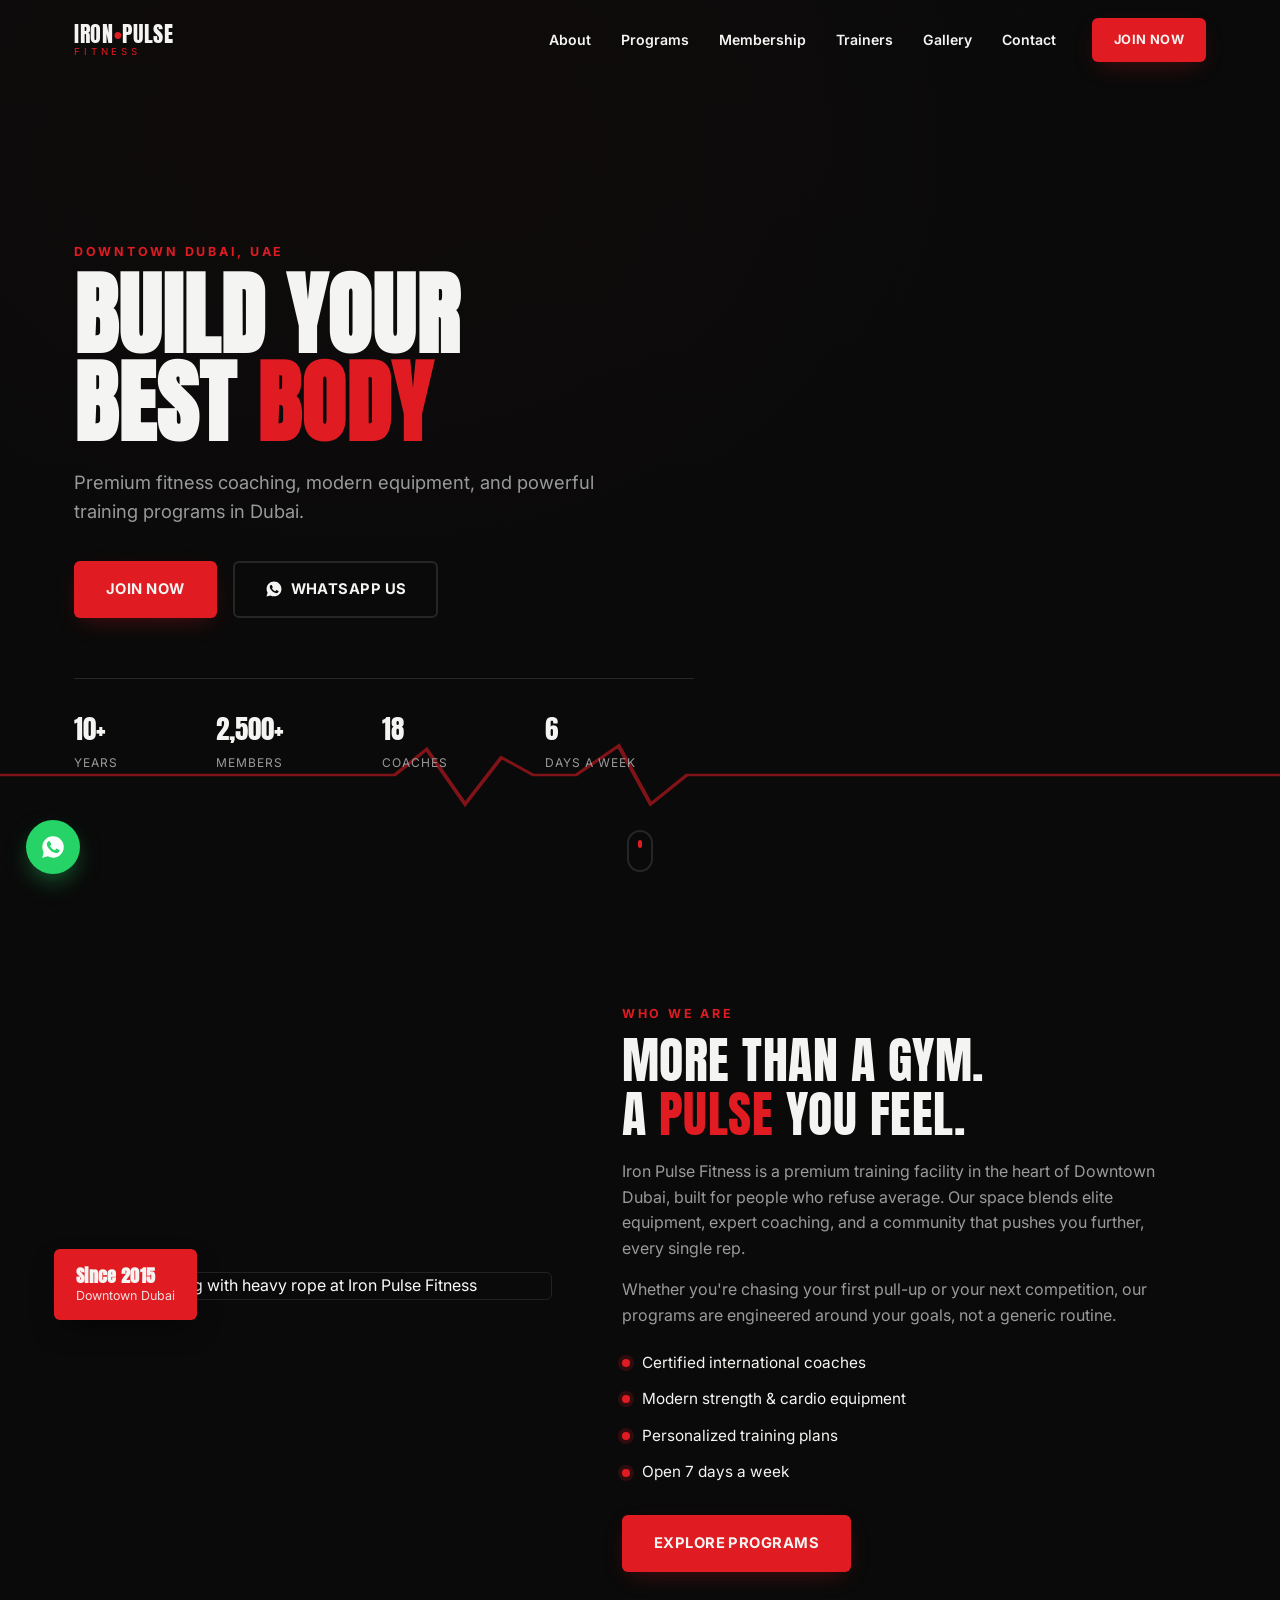
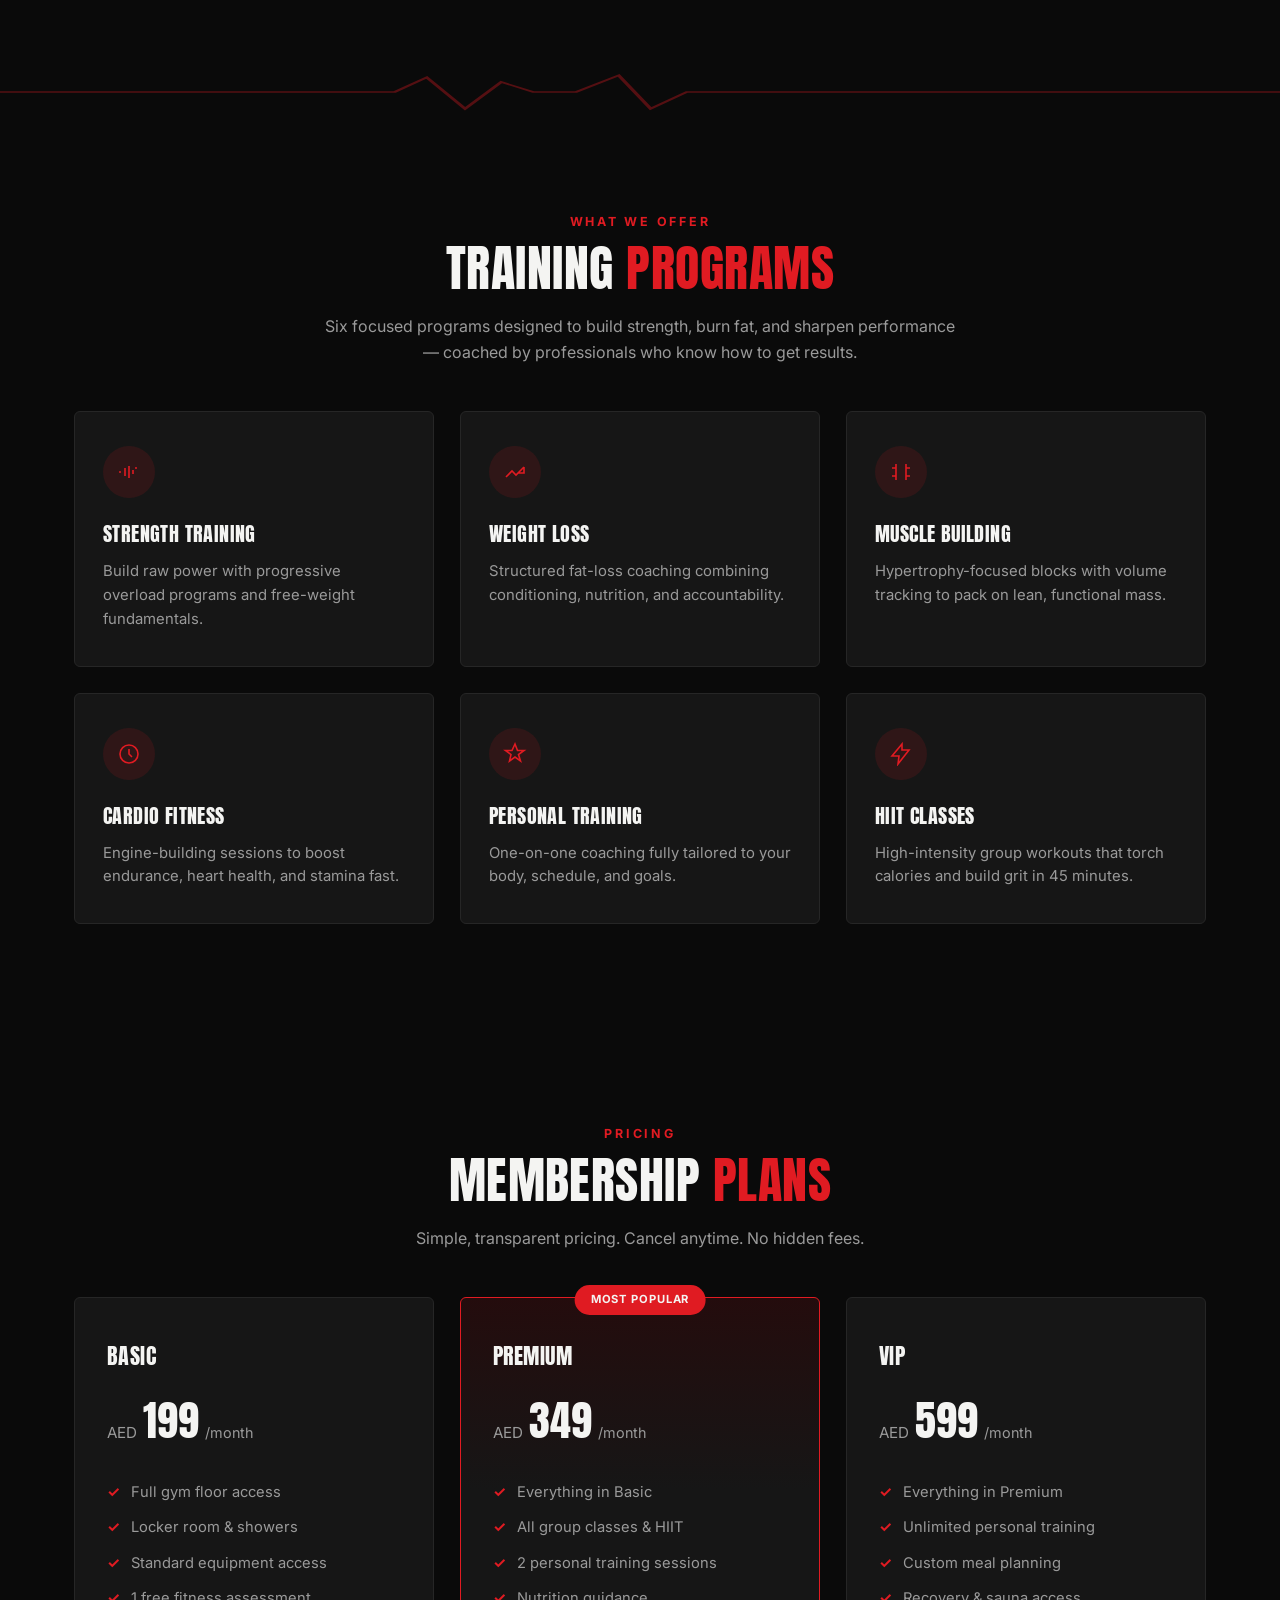
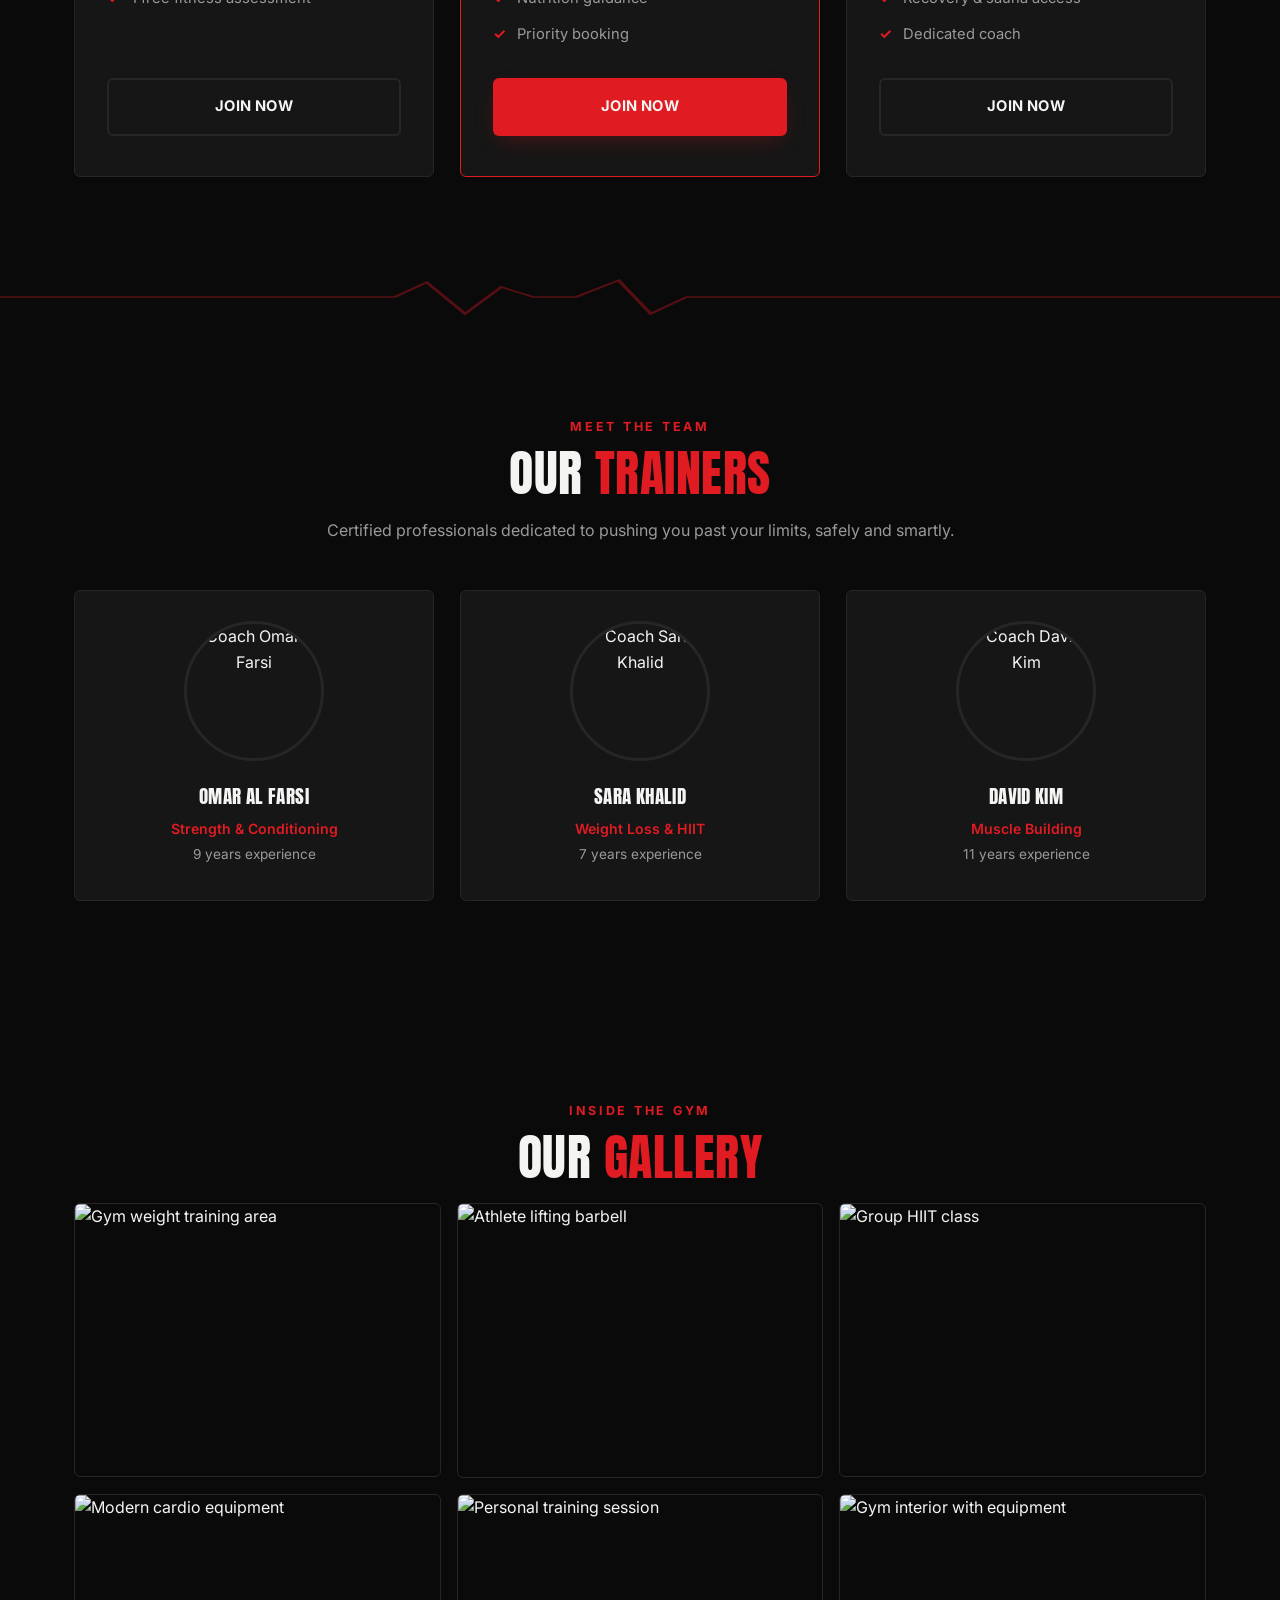
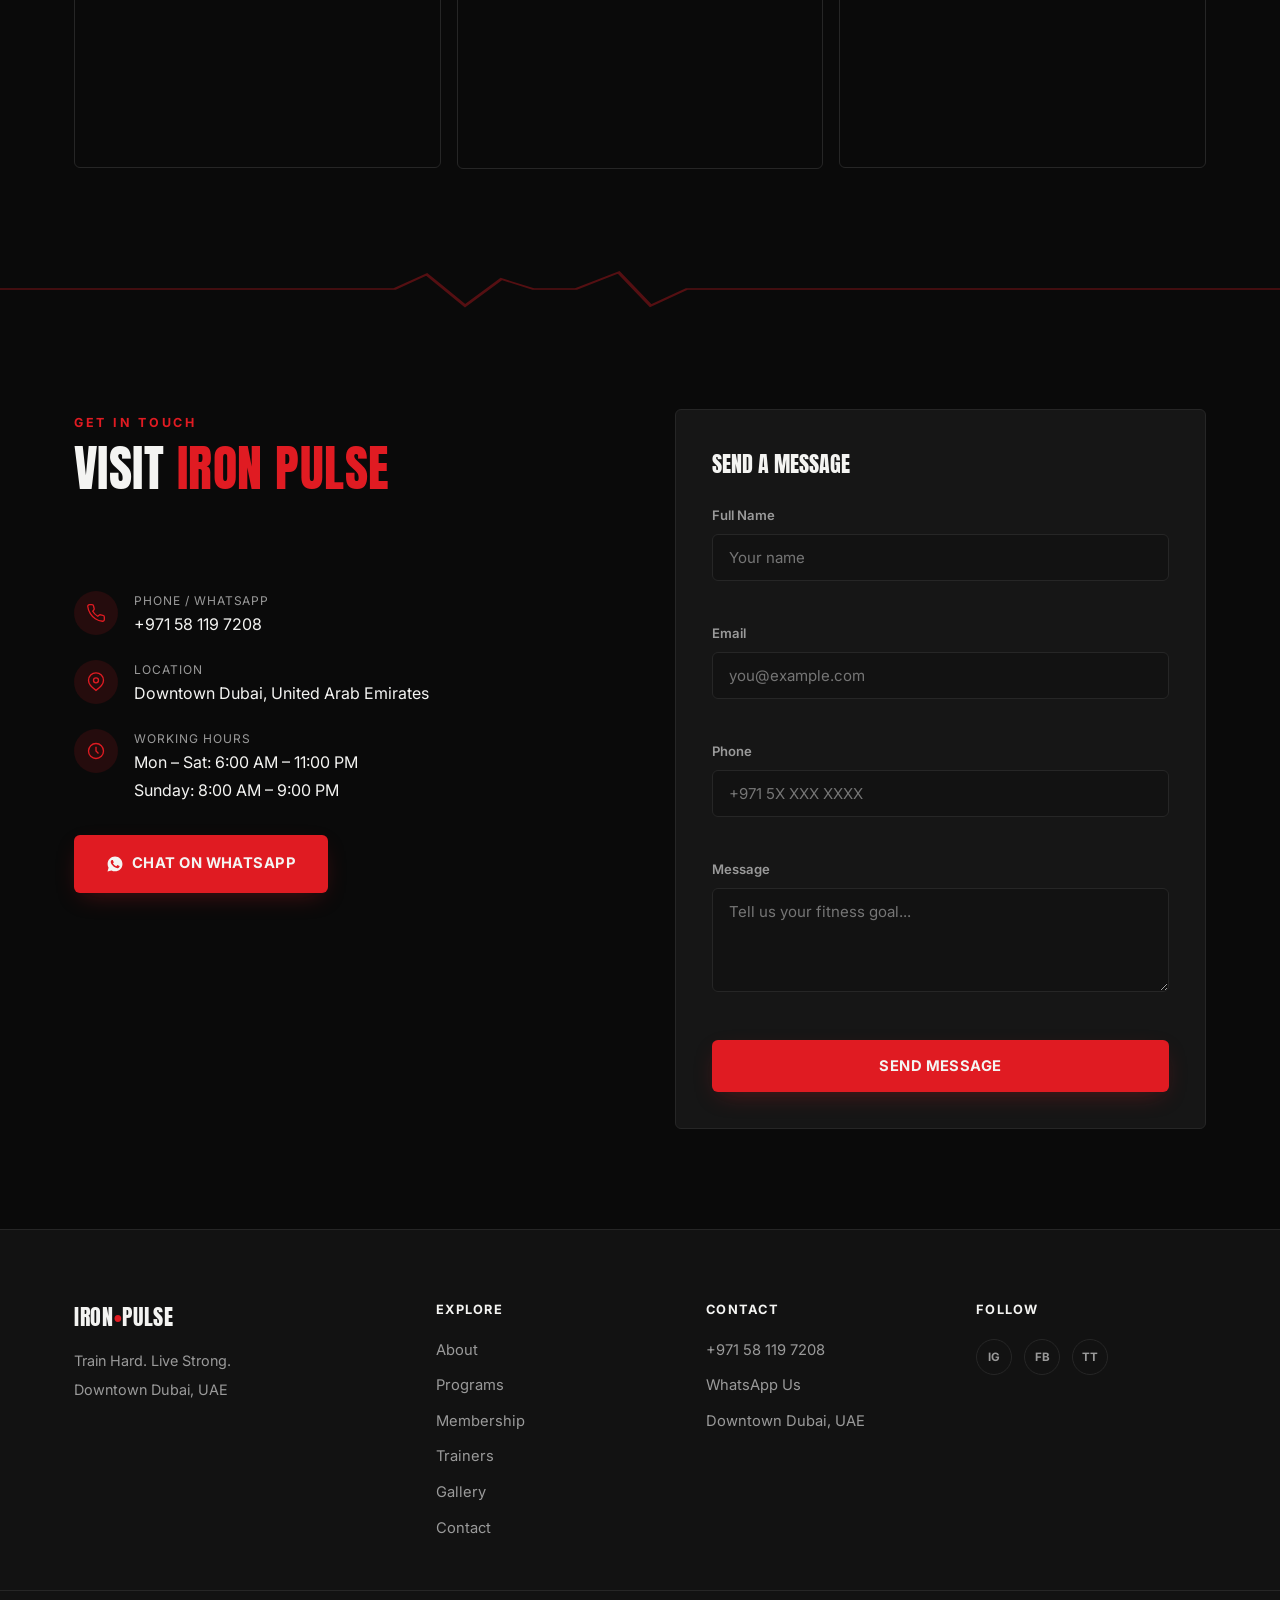
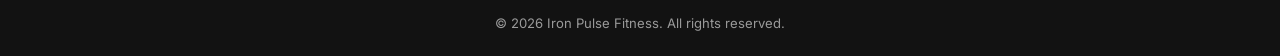
==== commit d0625de7: "Add files via upload" ====
--- a/index.html
+++ b/index.html
@@ -3,340 +3,399 @@
 <head>
 <meta charset="UTF-8">
 <meta name="viewport" content="width=device-width, initial-scale=1.0">
-<title>Home | Iron Pulse Fitness — Downtown Dubai</title>
-<meta name="description" content="Iron Pulse Fitness — premium gym in Downtown Dubai. Expert trainers, world-class equipment, transformative programs.">
+<title>Iron Pulse Fitness | Train Hard. Live Strong. — Downtown Dubai</title>
+<meta name="description" content="Iron Pulse Fitness — premium gym in Downtown Dubai. Strength training, weight loss, muscle building, HIIT and personal coaching. Join now.">
+<link rel="icon" href="data:,">
 <link rel="preconnect" href="https://fonts.googleapis.com">
+<link rel="preconnect" href="https://fonts.gstatic.com" crossorigin>
+<link href="https://fonts.googleapis.com/css2?family=Anton&family=Inter:wght@400;500;600;700;800&display=swap" rel="stylesheet">
 <link rel="stylesheet" href="style.css">
 </head>
 <body>
-<div class="loader"><svg viewBox="0 0 340 60"><path d="M0,30 L90,30 L105,10 L120,50 L135,20 L150,40 L165,30 L340,30"/></svg></div>
-
-<nav class="nav">
+
+<!-- ===== Pulse line SVG (reused as motif) ===== -->
+<svg width="0" height="0" style="position:absolute">
+  <symbol id="pulse-path" viewBox="0 0 600 60">
+    <path d="M0 30 H160 L185 30 L200 8 L218 55 L235 15 L250 30 L270 30 L290 5 L305 55 L322 30 H600" />
+  </symbol>
+</svg>
+
+<!-- ===== Header / Navbar ===== -->
+<header class="navbar" id="navbar">
+  <div class="container nav-inner">
+    <a href="#hero" class="brand">
+      <span class="brand-mark">IRON<span class="dot">•</span>PULSE</span>
+      <span class="brand-sub">FITNESS</span>
+    </a>
+
+    <nav class="nav-links" id="navLinks">
+      <a href="#about" class="nav-link">About</a>
+      <a href="#programs" class="nav-link">Programs</a>
+      <a href="#membership" class="nav-link">Membership</a>
+      <a href="#trainers" class="nav-link">Trainers</a>
+      <a href="#gallery" class="nav-link">Gallery</a>
+      <a href="#contact" class="nav-link">Contact</a>
+      <a href="#membership" class="btn btn-primary btn-sm nav-cta">Join Now</a>
+    </nav>
+
+    <button class="hamburger" id="hamburger" aria-label="Toggle menu" aria-expanded="false">
+      <span></span><span></span><span></span>
+    </button>
+  </div>
+</header>
+
+<!-- ===== Hero ===== -->
+<section class="hero" id="hero">
+  <div class="hero-bg"></div>
+  <div class="hero-overlay"></div>
+  <svg class="hero-pulse" viewBox="0 0 600 60" preserveAspectRatio="none">
+    <use href="#pulse-path"></use>
+  </svg>
+
+  <div class="container hero-content">
+    <p class="eyebrow reveal">Downtown Dubai, UAE</p>
+    <h1 class="hero-title reveal">BUILD YOUR<br>BEST <span class="text-red">BODY</span></h1>
+    <p class="hero-subtitle reveal">Premium fitness coaching, modern equipment, and powerful training programs in Dubai.</p>
+    <div class="hero-actions reveal">
+      <a href="#membership" class="btn btn-primary">Join Now</a>
+      <a href="https://wa.me/971581197208" target="_blank" rel="noopener" class="btn btn-outline">
+        <svg class="icon-wa" viewBox="0 0 24 24" fill="currentColor" width="18" height="18"><path d="M12.04 2C6.58 2 2.13 6.45 2.13 11.91c0 1.75.46 3.45 1.32 4.95L2 22l5.29-1.39a9.87 9.87 0 0 0 4.75 1.21h.01c5.46 0 9.9-4.45 9.9-9.91C21.96 6.45 17.5 2 12.04 2Zm5.8 14.14c-.24.68-1.4 1.3-1.93 1.38-.5.08-1.12.11-1.8-.11-.42-.13-.96-.31-1.65-.6-2.9-1.25-4.8-4.16-4.94-4.35-.14-.19-1.18-1.57-1.18-3 0-1.42.75-2.12 1.02-2.41.27-.29.58-.36.77-.36.2 0 .39 0 .56.01.18.01.42-.07.66.5.24.58.83 2 .9 2.14.07.15.12.32.02.51-.1.19-.15.31-.3.48-.14.17-.31.37-.44.5-.15.14-.3.3-.13.58.17.29.76 1.25 1.63 2.02 1.12 1 2.06 1.31 2.35 1.46.29.14.46.12.63-.07.17-.19.72-.84.92-1.13.19-.28.38-.24.64-.14.26.1 1.66.78 1.94.93.29.14.48.21.55.33.07.12.07.68-.17 1.36Z"/></svg>
+        WhatsApp Us
+      </a>
+    </div>
+
+    <div class="hero-stats reveal">
+      <div class="hero-stat"><span class="num">10+</span><span class="label">Years</span></div>
+      <div class="hero-stat"><span class="num">2,500+</span><span class="label">Members</span></div>
+      <div class="hero-stat"><span class="num">18</span><span class="label">Coaches</span></div>
+      <div class="hero-stat"><span class="num">6</span><span class="label">Days a Week</span></div>
+    </div>
+  </div>
+
+  <a href="#about" class="scroll-cue" aria-label="Scroll down"><span></span></a>
+</section>
+
+<!-- ===== About ===== -->
+<section class="section about" id="about">
+  <div class="container about-grid">
+    <div class="about-media reveal-up">
+      <img src="https://images.unsplash.com/photo-1534438327276-14e5300c3a48?auto=format&fit=crop&w=900&q=80" alt="Athlete training with heavy rope at Iron Pulse Fitness">
+      <div class="about-media-badge">
+        <strong>Since 2015</strong>
+        <span>Downtown Dubai</span>
+      </div>
+    </div>
+
+    <div class="about-copy">
+      <p class="eyebrow reveal-up">Who We Are</p>
+      <h2 class="section-title reveal-up">More Than a Gym.<br>A <span class="text-red">Pulse</span> You Feel.</h2>
+      <p class="section-text reveal-up">Iron Pulse Fitness is a premium training facility in the heart of Downtown Dubai, built for people who refuse average. Our space blends elite equipment, expert coaching, and a community that pushes you further, every single rep.</p>
+      <p class="section-text reveal-up">Whether you're chasing your first pull-up or your next competition, our programs are engineered around your goals, not a generic routine.</p>
+
+      <ul class="about-points reveal-up">
+        <li><span class="point-dot"></span>Certified international coaches</li>
+        <li><span class="point-dot"></span>Modern strength &amp; cardio equipment</li>
+        <li><span class="point-dot"></span>Personalized training plans</li>
+        <li><span class="point-dot"></span>Open 7 days a week</li>
+      </ul>
+
+      <a href="#programs" class="btn btn-primary reveal-up">Explore Programs</a>
+    </div>
+  </div>
+</section>
+
+<div class="divider"><svg viewBox="0 0 600 60" preserveAspectRatio="none"><use href="#pulse-path"></use></svg></div>
+
+<!-- ===== Services / Programs ===== -->
+<section class="section programs" id="programs">
   <div class="container">
-    <a href="index.html" class="logo"><span class="dot"></span>IRON<span>PULSE</span></a>
-    <ul class="nav-links">
-      <li><a href="index.html" class="active">Home</a></li>
-<li><a href="about.html">About</a></li>
-<li><a href="membership.html">Membership</a></li>
-<li><a href="trainers.html">Trainers</a></li>
-<li><a href="classes.html">Classes</a></li>
-<li><a href="gallery.html">Gallery</a></li>
-<li><a href="blog.html">Blog</a></li>
-<li><a href="contact.html">Contact</a></li>
-    </ul>
-    <div class="nav-cta">
-      <a href="membership.html" class="btn btn-ghost">Join Now</a>
-      <button class="burger" aria-label="Menu"><span></span><span></span><span></span></button>
-    </div>
-  </div>
-</nav>
-<div class="mobile-menu">
-  <a href="index.html">Home</a>
-<a href="about.html">About</a>
-<a href="membership.html">Membership</a>
-<a href="trainers.html">Trainers</a>
-<a href="classes.html">Classes</a>
-<a href="gallery.html">Gallery</a>
-<a href="blog.html">Blog</a>
-<a href="contact.html">Contact</a>
-</div>
-
-<section class="hero" style="background-image:linear-gradient(180deg, rgba(0,0,0,.35) 0%, rgba(0,0,0,.55) 55%, #000 100%), radial-gradient(120% 90% at 80% 0%, rgba(214,0,28,.25), transparent 60%), url('https://images.unsplash.com/photo-1534438327276-14e5300c3a48?q=80&w=1800&auto=format&fit=crop'); background-size:cover; background-position:center;">
-  <div class="container hero-inner">
-    <span class="hero-tag">Downtown Dubai &middot; Est. 2011</span>
-    <h1 class="reveal in">Transform Your Body.<br><em>Unlock</em> Your Potential.</h1>
-    <p class="lead reveal in reveal-delay-1">Premium fitness experience in Dubai with expert trainers, world-class equipment and fully customised programs built around your goals.</p>
-    <div class="hero-actions reveal in reveal-delay-2">
-      <a href="membership.html" class="btn btn-primary">Join Now</a>
-      <a href="contact.html" class="btn btn-ghost">Book Free Trial</a>
-    </div>
-  </div>
-  <div class="hero-scroll"><span>SCROLL</span><span class="line"></span></div>
-</section>
-
-<div class="stats-bar">
-  <div class="container stats-grid">
-    <div class="stat"><div class="num"><span data-count="5000">0</span><span class="plus">+</span></div><div class="label">Members</div></div>
-    <div class="stat"><div class="num"><span data-count="50">0</span><span class="plus">+</span></div><div class="label">Professional Trainers</div></div>
-    <div class="stat"><div class="num"><span data-count="20">0</span><span class="plus">+</span></div><div class="label">Fitness Programs</div></div>
-    <div class="stat"><div class="num"><span data-count="15">0</span><span class="plus">+</span></div><div class="label">Years Experience</div></div>
-  </div>
-</div>
-
-<section class="section">
+    <p class="eyebrow center reveal-up">What We Offer</p>
+    <h2 class="section-title center reveal-up">Training <span class="text-red">Programs</span></h2>
+    <p class="section-text center intro reveal-up">Six focused programs designed to build strength, burn fat, and sharpen performance — coached by professionals who know how to get results.</p>
+
+    <div class="grid programs-grid">
+      <div class="card program-card reveal-up">
+        <div class="card-icon">
+          <svg viewBox="0 0 24 24" fill="none" stroke="currentColor" stroke-width="1.6"><path d="M2 12h2m4-4v8m4-10v12m4-8v4m2-6h2"/></svg>
+        </div>
+        <h3>Strength Training</h3>
+        <p>Build raw power with progressive overload programs and free-weight fundamentals.</p>
+      </div>
+      <div class="card program-card reveal-up">
+        <div class="card-icon">
+          <svg viewBox="0 0 24 24" fill="none" stroke="currentColor" stroke-width="1.6"><path d="M3 17l6-6 4 4 8-8M21 7v6h-6"/></svg>
+        </div>
+        <h3>Weight Loss</h3>
+        <p>Structured fat-loss coaching combining conditioning, nutrition, and accountability.</p>
+      </div>
+      <div class="card program-card reveal-up">
+        <div class="card-icon">
+          <svg viewBox="0 0 24 24" fill="none" stroke="currentColor" stroke-width="1.6"><path d="M7 4v16M17 4v16M3 8h4m0 8H3M17 8h4m0 8h-4"/></svg>
+        </div>
+        <h3>Muscle Building</h3>
+        <p>Hypertrophy-focused blocks with volume tracking to pack on lean, functional mass.</p>
+      </div>
+      <div class="card program-card reveal-up">
+        <div class="card-icon">
+          <svg viewBox="0 0 24 24" fill="none" stroke="currentColor" stroke-width="1.6"><circle cx="12" cy="12" r="9"/><path d="M12 7v5l3 3"/></svg>
+        </div>
+        <h3>Cardio Fitness</h3>
+        <p>Engine-building sessions to boost endurance, heart health, and stamina fast.</p>
+      </div>
+      <div class="card program-card reveal-up">
+        <div class="card-icon">
+          <svg viewBox="0 0 24 24" fill="none" stroke="currentColor" stroke-width="1.6"><path d="M12 2l2.5 6.5H21l-5.5 4L17.5 19 12 15l-5.5 4L8 12.5 2.5 8.5H9L12 2z"/></svg>
+        </div>
+        <h3>Personal Training</h3>
+        <p>One-on-one coaching fully tailored to your body, schedule, and goals.</p>
+      </div>
+      <div class="card program-card reveal-up">
+        <div class="card-icon">
+          <svg viewBox="0 0 24 24" fill="none" stroke="currentColor" stroke-width="1.6"><path d="M13 2 3 14h7l-1 8 11-14h-7l0-6z"/></svg>
+        </div>
+        <h3>HIIT Classes</h3>
+        <p>High-intensity group workouts that torch calories and build grit in 45 minutes.</p>
+      </div>
+    </div>
+  </div>
+</section>
+
+<!-- ===== Membership ===== -->
+<section class="section membership" id="membership">
   <div class="container">
-    <div class="grid grid-2" style="align-items:center;gap:70px;">
-      <div class="reveal">
-        <img src="https://images.unsplash.com/photo-1571019613454-1cb2f99b2d8b?q=80&w=1200&auto=format&fit=crop" alt="Iron Pulse Fitness training floor in Downtown Dubai" style="border-radius:24px;">
-      </div>
-      <div class="reveal reveal-delay-1">
-        <span class="eyebrow">Who We Are</span>
-        <h2>Built For Athletes.<br>Refined For Dubai.</h2>
-        <p style="margin-top:22px;font-size:16.5px;">Iron Pulse Fitness is Downtown Dubai's performance club for people who train with intent. Fifteen years in, we've built a floor of competition-grade equipment, a roster of specialist coaches, and a member experience that feels as premium as the skyline outside our windows.</p>
-        <p style="margin-top:16px;font-size:16.5px;">Every program is written around you &mdash; not a template &mdash; and every session is tracked so progress is never a guess.</p>
-        <a href="about.html" class="btn btn-primary mt-40">Our Story</a>
-      </div>
-    </div>
-  </div>
-</section>
-
-<svg class="pulse-divider" viewBox="0 0 340 34" preserveAspectRatio="xMidYMid meet"><path d="M0,17 L90,17 L105,4 L120,30 L135,10 L150,24 L165,17 L340,17"/></svg>
-
-<section class="section section-alt">
+    <p class="eyebrow center reveal-up">Pricing</p>
+    <h2 class="section-title center reveal-up">Membership <span class="text-red">Plans</span></h2>
+    <p class="section-text center intro reveal-up">Simple, transparent pricing. Cancel anytime. No hidden fees.</p>
+
+    <div class="grid plans-grid">
+      <div class="plan-card reveal-up">
+        <h3 class="plan-name">Basic</h3>
+        <div class="plan-price"><span class="currency">AED</span><span class="amount">199</span><span class="period">/month</span></div>
+        <ul class="plan-features">
+          <li>Full gym floor access</li>
+          <li>Locker room &amp; showers</li>
+          <li>Standard equipment access</li>
+          <li>1 free fitness assessment</li>
+        </ul>
+        <a href="#contact" class="btn btn-outline plan-btn">Join Now</a>
+      </div>
+
+      <div class="plan-card plan-popular reveal-up">
+        <span class="popular-tag">Most Popular</span>
+        <h3 class="plan-name">Premium</h3>
+        <div class="plan-price"><span class="currency">AED</span><span class="amount">349</span><span class="period">/month</span></div>
+        <ul class="plan-features">
+          <li>Everything in Basic</li>
+          <li>All group classes &amp; HIIT</li>
+          <li>2 personal training sessions</li>
+          <li>Nutrition guidance</li>
+          <li>Priority booking</li>
+        </ul>
+        <a href="#contact" class="btn btn-primary plan-btn">Join Now</a>
+      </div>
+
+      <div class="plan-card reveal-up">
+        <h3 class="plan-name">VIP</h3>
+        <div class="plan-price"><span class="currency">AED</span><span class="amount">599</span><span class="period">/month</span></div>
+        <ul class="plan-features">
+          <li>Everything in Premium</li>
+          <li>Unlimited personal training</li>
+          <li>Custom meal planning</li>
+          <li>Recovery &amp; sauna access</li>
+          <li>Dedicated coach</li>
+        </ul>
+        <a href="#contact" class="btn btn-outline plan-btn">Join Now</a>
+      </div>
+    </div>
+  </div>
+</section>
+
+<div class="divider"><svg viewBox="0 0 600 60" preserveAspectRatio="none"><use href="#pulse-path"></use></svg></div>
+
+<!-- ===== Trainers ===== -->
+<section class="section trainers" id="trainers">
   <div class="container">
-    <div class="section-head center">
-      <span class="eyebrow" style="justify-content:center;">Fitness Programs</span>
-      <h2>Train With Purpose</h2>
-      <p>Twelve specialist programs, each coached by trainers who compete in their discipline.</p>
-    </div>
-    <div class="grid grid-4">
-      <div class="program-card reveal" style="background-image:url('https://images.unsplash.com/photo-1583454110551-21f2fa2afe61?q=80&w=900&auto=format&fit=crop');"><div class="content"><span class="tag">Strength</span><h3>Strength Training</h3></div></div>
-      <div class="program-card reveal reveal-delay-1" style="background-image:url('https://images.unsplash.com/photo-1541534741688-6078c6bfb5c5?q=80&w=900&auto=format&fit=crop');"><div class="content"><span class="tag">Conditioning</span><h3>HIIT &amp; CrossFit</h3></div></div>
-      <div class="program-card reveal reveal-delay-2" style="background-image:url('https://images.unsplash.com/photo-1526506118085-60ce8714f8c5?q=80&w=900&auto=format&fit=crop');"><div class="content"><span class="tag">Combat</span><h3>Bodybuilding</h3></div></div>
-      <div class="program-card reveal reveal-delay-3" style="background-image:url('https://images.unsplash.com/photo-1571902943202-507ec2618e8f?q=80&w=900&auto=format&fit=crop');"><div class="content"><span class="tag">Wellness</span><h3>Women's Fitness</h3></div></div>
-    </div>
-    <div class="text-center mt-40"><a href="classes.html" class="btn btn-ghost">View All Programs</a></div>
-  </div>
-</section>
-
-<section class="section">
+    <p class="eyebrow center reveal-up">Meet The Team</p>
+    <h2 class="section-title center reveal-up">Our <span class="text-red">Trainers</span></h2>
+    <p class="section-text center intro reveal-up">Certified professionals dedicated to pushing you past your limits, safely and smartly.</p>
+
+    <div class="grid trainers-grid">
+      <div class="trainer-card reveal-up">
+        <div class="trainer-photo">
+          <img src="https://images.unsplash.com/photo-1583454110551-21f2fa2afe61?auto=format&fit=crop&w=500&q=80" alt="Coach Omar Al Farsi">
+        </div>
+        <h3>Omar Al Farsi</h3>
+        <p class="trainer-role">Strength &amp; Conditioning</p>
+        <p class="trainer-exp">9 years experience</p>
+      </div>
+      <div class="trainer-card reveal-up">
+        <div class="trainer-photo">
+          <img src="https://images.unsplash.com/photo-1571019613454-1cb2f99b2d8b?auto=format&fit=crop&w=500&q=80" alt="Coach Sara Khalid">
+        </div>
+        <h3>Sara Khalid</h3>
+        <p class="trainer-role">Weight Loss &amp; HIIT</p>
+        <p class="trainer-exp">7 years experience</p>
+      </div>
+      <div class="trainer-card reveal-up">
+        <div class="trainer-photo">
+          <img src="https://images.unsplash.com/photo-1567013127542-490d757e51fc?auto=format&fit=crop&w=500&q=80" alt="Coach David Kim">
+        </div>
+        <h3>David Kim</h3>
+        <p class="trainer-role">Muscle Building</p>
+        <p class="trainer-exp">11 years experience</p>
+      </div>
+    </div>
+  </div>
+</section>
+
+<!-- ===== Gallery ===== -->
+<section class="section gallery" id="gallery">
   <div class="container">
-    <div class="section-head center">
-      <span class="eyebrow" style="justify-content:center;">Membership</span>
-      <h2>Choose Your Plan</h2>
-      <p>Transparent pricing, no hidden fees, freeze or cancel anytime.</p>
-    </div>
-    <div class="grid grid-3">
-      <div class="plan reveal">
-        <span class="tier">Basic</span>
-        <div class="price">AED 349<span>/mo</span></div>
-        <ul>
-          <li>&#10003; Full gym floor access</li>
-          <li>&#10003; Locker &amp; shower facilities</li>
-          <li>&#10003; 2 group classes / week</li>
-          <li>&#10003; Mobile progress tracking</li>
-        </ul>
-        <a href="membership.html" class="btn btn-ghost">Join Basic</a>
-      </div>
-      <div class="plan popular reveal reveal-delay-1">
-        <span class="badge">Most Popular</span>
-        <span class="tier">Premium</span>
-        <div class="price">AED 599<span>/mo</span></div>
-        <ul>
-          <li>&#10003; Everything in Basic</li>
-          <li>&#10003; Unlimited group classes</li>
-          <li>&#10003; 2 PT sessions / month</li>
-          <li>&#10003; Personalised nutrition plan</li>
-          <li>&#10003; Sauna &amp; recovery zone</li>
-        </ul>
-        <a href="membership.html" class="btn btn-primary">Join Premium</a>
-      </div>
-      <div class="plan reveal reveal-delay-2">
-        <span class="tier">VIP</span>
-        <div class="price">AED 999<span>/mo</span></div>
-        <ul>
-          <li>&#10003; Everything in Premium</li>
-          <li>&#10003; Weekly 1-on-1 coaching</li>
-          <li>&#10003; Priority class booking</li>
-          <li>&#10003; Guest passes &times; 4/month</li>
-          <li>&#10003; Dedicated locker</li>
-        </ul>
-        <a href="membership.html" class="btn btn-ghost">Join VIP</a>
-      </div>
-    </div>
-  </div>
-</section>
-
-<svg class="pulse-divider" viewBox="0 0 340 34" preserveAspectRatio="xMidYMid meet"><path d="M0,17 L90,17 L105,4 L120,30 L135,10 L150,24 L165,17 L340,17"/></svg>
-
-<section class="section section-alt">
-  <div class="container">
-    <div class="section-head">
-      <span class="eyebrow">Personal Trainers</span>
-      <h2>Coached By Specialists</h2>
-      <p>Every trainer at Iron Pulse competes or has competed in their discipline.</p>
-    </div>
-    <div class="grid grid-4">
-      <div class="trainer-card reveal">
-        <div class="trainer-photo" style="background-image:url('https://images.unsplash.com/photo-1571019613454-1cb2f99b2d8b?q=80&w=700&auto=format&fit=crop');">
-          <div class="trainer-social"><a href="#">in</a><a href="#">ig</a></div>
-        </div>
-        <div class="trainer-info"><span class="role">Strength Coach</span><h3>Karim Youssef</h3><div class="meta">9 yrs &middot; Powerlifting</div></div>
-      </div>
-      <div class="trainer-card reveal reveal-delay-1">
-        <div class="trainer-photo" style="background-image:url('https://images.unsplash.com/photo-1594737625785-a6cbdabd333c?q=80&w=700&auto=format&fit=crop');">
-          <div class="trainer-social"><a href="#">in</a><a href="#">ig</a></div>
-        </div>
-        <div class="trainer-info"><span class="role">HIIT &amp; Conditioning</span><h3>Sara Al Marzooqi</h3><div class="meta">7 yrs &middot; CrossFit L2</div></div>
-      </div>
-      <div class="trainer-card reveal reveal-delay-2">
-        <div class="trainer-photo" style="background-image:url('https://images.unsplash.com/photo-1584735175315-9d5df23860e6?q=80&w=700&auto=format&fit=crop');">
-          <div class="trainer-social"><a href="#">in</a><a href="#">ig</a></div>
-        </div>
-        <div class="trainer-info"><span class="role">Bodybuilding</span><h3>Dario Conti</h3><div class="meta">12 yrs &middot; IFBB Pro</div></div>
-      </div>
-      <div class="trainer-card reveal reveal-delay-3">
-        <div class="trainer-photo" style="background-image:url('https://images.unsplash.com/photo-1541534741688-6078c6bfb5c5?q=80&w=900&auto=format&fit=crop');">
-          <div class="trainer-social"><a href="#">in</a><a href="#">ig</a></div>
-        </div>
-        <div class="trainer-info"><span class="role">Functional Training</span><h3>Amina Haddad</h3><div class="meta">6 yrs &middot; Mobility Coach</div></div>
-      </div>
-    </div>
-    <div class="text-center mt-40"><a href="trainers.html" class="btn btn-ghost">Meet The Full Team</a></div>
-  </div>
-</section>
-
-<section class="section">
-  <div class="container">
-    <div class="section-head center">
-      <span class="eyebrow" style="justify-content:center;">Real Results</span>
-      <h2>What Our Members Say</h2>
-    </div>
-    <div class="testi-slider">
-      <div class="testi-track">
-        <div class="testi-slide">
-          <div class="stars">&#9733;&#9733;&#9733;&#9733;&#9733;</div>
-          <p class="quote">Iron Pulse rebuilt the way I train. Fourteen months in, I've hit lifts I never thought possible &mdash; and the coaching is genuinely personal, not templated.</p>
-          <div class="testi-who">Fahad Al Rashid &mdash; Member since 2023</div>
-        </div>
-        <div class="testi-slide">
-          <div class="stars">&#9733;&#9733;&#9733;&#9733;&#9733;</div>
-          <p class="quote">The nutrition guidance alone was worth the membership. I dropped 12kg in five months without ever feeling like I was on a diet.</p>
-          <div class="testi-who">Layla Haddad &mdash; Member since 2022</div>
-        </div>
-        <div class="testi-slide">
-          <div class="stars">&#9733;&#9733;&#9733;&#9733;&#9733;</div>
-          <p class="quote">Best equipment I've used in Dubai, hands down. The floor never feels crowded and the trainers actually watch your form.</p>
-          <div class="testi-who">Michael Devereux &mdash; Member since 2024</div>
-        </div>
-      </div>
-      <div class="testi-dots"></div>
-    </div>
-  </div>
-</section>
-
-<svg class="pulse-divider" viewBox="0 0 340 34" preserveAspectRatio="xMidYMid meet"><path d="M0,17 L90,17 L105,4 L120,30 L135,10 L150,24 L165,17 L340,17"/></svg>
-
-<section class="section section-alt">
-  <div class="container">
-    <div class="grid grid-2" style="align-items:center;gap:60px;">
-      <div class="reveal">
-        <span class="eyebrow">BMI Calculator</span>
-        <h2>Know Your<br>Starting Point</h2>
-        <p style="margin-top:20px;">Run a quick BMI check and get tailored recommendations before your first session.</p>
-        <a href="bmi.html" class="btn btn-primary mt-40">Open Calculator</a>
-      </div>
-      <div class="card reveal reveal-delay-1">
-        <div class="icon"><svg width="24" height="24" viewBox="0 0 24 24" fill="none" stroke="currentColor" stroke-width="1.8"><path d="M3 13a9 9 0 0 1 18 0"/><path d="M12 13l4-5"/><circle cx="12" cy="13" r="1.4"/></svg></div>
-        <h3>Instant, Private Results</h3>
-        <p>Enter your height and weight in metric or imperial units and get your BMI score, health status and a personalised tip &mdash; calculated instantly in your browser.</p>
-      </div>
-    </div>
-  </div>
-</section>
-
-<section class="section">
-  <div class="container">
-    <div class="section-head center">
-      <span class="eyebrow" style="justify-content:center;">From The Blog</span>
-      <h2>Fitness Intelligence</h2>
-    </div>
-    <div class="grid grid-3">
-      <a href="blog.html" class="blog-card reveal">
-        <div class="blog-img" style="background-image:url('https://images.unsplash.com/photo-1517838277536-f5f99be501cd?q=80&w=800&auto=format&fit=crop');"></div>
-        <div class="blog-body"><span class="blog-cat">Training</span><h3>Progressive Overload, Explained Simply</h3><div class="blog-meta"><span>6 min read</span><span>Coach Karim</span></div></div>
+    <p class="eyebrow center reveal-up">Inside The Gym</p>
+    <h2 class="section-title center reveal-up">Our <span class="text-red">Gallery</span></h2>
+
+    <div class="gallery-grid">
+      <div class="gallery-item reveal-up"><img src="https://images.unsplash.com/photo-1571902943202-507ec2618e8f?auto=format&fit=crop&w=700&q=80" alt="Gym weight training area"></div>
+      <div class="gallery-item reveal-up"><img src="https://images.unsplash.com/photo-1517836357463-d25dfeac3438?auto=format&fit=crop&w=700&q=80" alt="Athlete lifting barbell"></div>
+      <div class="gallery-item reveal-up"><img src="https://images.unsplash.com/photo-1517964603305-4586a4f5f3b1?auto=format&fit=crop&w=700&q=80" alt="Group HIIT class"></div>
+      <div class="gallery-item reveal-up"><img src="https://images.unsplash.com/photo-1584735175315-9d5df23860e6?auto=format&fit=crop&w=700&q=80" alt="Modern cardio equipment"></div>
+      <div class="gallery-item reveal-up"><img src="https://images.unsplash.com/photo-1540497077202-7c8a3999166f?auto=format&fit=crop&w=700&q=80" alt="Personal training session"></div>
+      <div class="gallery-item reveal-up"><img src="https://images.unsplash.com/photo-1526506118085-60ce8714f8c5?auto=format&fit=crop&w=700&q=80" alt="Gym interior with equipment"></div>
+    </div>
+  </div>
+</section>
+
+<div class="divider"><svg viewBox="0 0 600 60" preserveAspectRatio="none"><use href="#pulse-path"></use></svg></div>
+
+<!-- ===== Contact ===== -->
+<section class="section contact" id="contact">
+  <div class="container contact-grid">
+    <div class="contact-info">
+      <p class="eyebrow reveal-up">Get In Touch</p>
+      <h2 class="section-title reveal-up">Visit <span class="text-red">Iron Pulse</span></h2>
+      <p class="section-text reveal-up">Walk in, call, or message us on WhatsApp — our team will help you pick the right plan and get started today.</p>
+
+      <div class="info-list reveal-up">
+        <div class="info-item">
+          <div class="info-ico">
+            <svg viewBox="0 0 24 24" fill="none" stroke="currentColor" stroke-width="1.6"><path d="M22 16.92v3a2 2 0 0 1-2.18 2 19.79 19.79 0 0 1-8.63-3.07 19.5 19.5 0 0 1-6-6 19.79 19.79 0 0 1-3.07-8.67A2 2 0 0 1 4.11 2h3a2 2 0 0 1 2 1.72c.12.9.34 1.78.65 2.62a2 2 0 0 1-.45 2.11L8.09 9.91a16 16 0 0 0 6 6l1.46-1.22a2 2 0 0 1 2.11-.45c.84.31 1.72.53 2.62.65A2 2 0 0 1 22 16.92z"/></svg>
+          </div>
+          <div>
+            <span class="info-label">Phone / WhatsApp</span>
+            <a href="tel:+971581197208">+971 58 119 7208</a>
+          </div>
+        </div>
+
+        <div class="info-item">
+          <div class="info-ico">
+            <svg viewBox="0 0 24 24" fill="none" stroke="currentColor" stroke-width="1.6"><path d="M21 10c0 6-9 12-9 12s-9-6-9-12a9 9 0 0 1 18 0z"/><circle cx="12" cy="10" r="3"/></svg>
+          </div>
+          <div>
+            <span class="info-label">Location</span>
+            <span>Downtown Dubai, United Arab Emirates</span>
+          </div>
+        </div>
+
+        <div class="info-item">
+          <div class="info-ico">
+            <svg viewBox="0 0 24 24" fill="none" stroke="currentColor" stroke-width="1.6"><circle cx="12" cy="12" r="9"/><path d="M12 7v5l3 3"/></svg>
+          </div>
+          <div>
+            <span class="info-label">Working Hours</span>
+            <span>Mon – Sat: 6:00 AM – 11:00 PM</span>
+            <span>Sunday: 8:00 AM – 9:00 PM</span>
+          </div>
+        </div>
+      </div>
+
+      <a href="https://wa.me/971581197208" target="_blank" rel="noopener" class="btn btn-primary reveal-up">
+        <svg class="icon-wa" viewBox="0 0 24 24" fill="currentColor" width="18" height="18"><path d="M12.04 2C6.58 2 2.13 6.45 2.13 11.91c0 1.75.46 3.45 1.32 4.95L2 22l5.29-1.39a9.87 9.87 0 0 0 4.75 1.21h.01c5.46 0 9.9-4.45 9.9-9.91C21.96 6.45 17.5 2 12.04 2Zm5.8 14.14c-.24.68-1.4 1.3-1.93 1.38-.5.08-1.12.11-1.8-.11-.42-.13-.96-.31-1.65-.6-2.9-1.25-4.8-4.16-4.94-4.35-.14-.19-1.18-1.57-1.18-3 0-1.42.75-2.12 1.02-2.41.27-.29.58-.36.77-.36.2 0 .39 0 .56.01.18.01.42-.07.66.5.24.58.83 2 .9 2.14.07.15.12.32.02.51-.1.19-.15.31-.3.48-.14.17-.31.37-.44.5-.15.14-.3.3-.13.58.17.29.76 1.25 1.63 2.02 1.12 1 2.06 1.31 2.35 1.46.29.14.46.12.63-.07.17-.19.72-.84.92-1.13.19-.28.38-.24.64-.14.26.1 1.66.78 1.94.93.29.14.48.21.55.33.07.12.07.68-.17 1.36Z"/></svg>
+        Chat on WhatsApp
       </a>
-      <a href="blog.html" class="blog-card reveal reveal-delay-1">
-        <div class="blog-img" style="background-image:url('https://images.unsplash.com/photo-1554284126-aa88f22d8b74?q=80&w=800&auto=format&fit=crop');"></div>
-        <div class="blog-body"><span class="blog-cat">Nutrition</span><h3>Protein Timing: Does It Really Matter?</h3><div class="blog-meta"><span>5 min read</span><span>Coach Amina</span></div></div>
-      </a>
-      <a href="blog.html" class="blog-card reveal reveal-delay-2">
-        <div class="blog-img" style="background-image:url('https://images.unsplash.com/photo-1546484959-f9a53db89f75?q=80&w=800&auto=format&fit=crop');"></div>
-        <div class="blog-body"><span class="blog-cat">Recovery</span><h3>Why Sleep Is Your Best Supplement</h3><div class="blog-meta"><span>4 min read</span><span>Coach Sara</span></div></div>
-      </a>
-    </div>
-  </div>
-</section>
-
-<section class="section">
-  <div class="container">
-    <div class="cta-band reveal">
-      <span class="eyebrow" style="justify-content:center;">Limited Trial Slots This Week</span>
-      <h2>Your Transformation<br>Starts Today</h2>
-      <p style="margin:16px auto 0;max-width:480px;">Book a free trial session and walk the floor with one of our coaches &mdash; no pressure, no commitment.</p>
-      <div class="btn-row">
-        <a href="contact.html" class="btn btn-primary">Book Free Trial</a>
-        <a href="tel:+971581197208" class="btn btn-ghost">Call +971 58 119 7208</a>
-      </div>
-    </div>
-  </div>
-</section>
-
-<footer>
-  <div class="container">
-    <div class="footer-grid">
-      <div class="footer-brand">
-        <a href="index.html" class="logo"><span class="dot"></span>IRON<span>PULSE</span></a>
-        <p>Downtown Dubai's premium strength &amp; performance club. Expert coaching, world-class equipment, results that show.</p>
-        <div class="social-row">
-          <a href="#" aria-label="Instagram"><svg width="16" height="16" viewBox="0 0 24 24" fill="none" stroke="currentColor" stroke-width="1.6"><rect x="2" y="2" width="20" height="20" rx="5"/><circle cx="12" cy="12" r="4.2"/><circle cx="17.2" cy="6.8" r="1"/></svg></a>
-          <a href="#" aria-label="Facebook"><svg width="16" height="16" viewBox="0 0 24 24" fill="none" stroke="currentColor" stroke-width="1.6"><path d="M15 8h2V4h-2a5 5 0 0 0-5 5v2H8v4h2v6h4v-6h3l1-4h-4V9a1 1 0 0 1 1-1Z"/></svg></a>
-          <a href="#" aria-label="LinkedIn"><svg width="16" height="16" viewBox="0 0 24 24" fill="none" stroke="currentColor" stroke-width="1.6"><rect x="2" y="9" width="4" height="12"/><circle cx="4" cy="4" r="1.6"/><path d="M10 9h4v2c1-1.6 2.7-2.4 4.5-2.4 3 0 5.5 2 5.5 6.2V21h-4v-5.5c0-2-.8-3.2-2.4-3.2-1.4 0-2.6 1-2.6 3.2V21h-4Z"/></svg></a>
-        </div>
-      </div>
-      <div>
-        <h5>Explore</h5>
-        <ul>
-          <li><a href="about.html">About Us</a></li>
-          <li><a href="trainers.html">Personal Trainers</a></li>
-          <li><a href="classes.html">Class Schedule</a></li>
-          <li><a href="stories.html">Transformation Stories</a></li>
-          <li><a href="gallery.html">Gallery</a></li>
-        </ul>
-      </div>
-      <div>
-        <h5>Resources</h5>
-        <ul>
-          <li><a href="membership.html">Membership</a></li>
-          <li><a href="bmi.html">BMI Calculator</a></li>
-          <li><a href="nutrition.html">Nutrition</a></li>
-          <li><a href="blog.html">Blog</a></li>
-          <li><a href="faq.html">FAQ</a></li>
-        </ul>
-      </div>
-      <div>
-        <h5>Get In Touch</h5>
-        <ul>
-          <li>Downtown Dubai, UAE</li>
-          <li>+971 58 119 7208</li>
-          <li>info@ironpulsefitness.com</li>
-        </ul>
-        <div class="newsletter">
-          <form style="display:flex;width:100%;">
-            <input type="email" placeholder="Your email" required>
-            <button type="submit">Join</button>
-          </form>
-        </div>
-      </div>
-    </div>
-    <div class="footer-bottom">
-      <span>&copy; 2026 Iron Pulse Fitness. All rights reserved.</span>
-      <span>Downtown Dubai, UAE &mdash; Open Daily</span>
-    </div>
+    </div>
+
+    <form class="contact-form reveal-up" id="contactForm" novalidate>
+      <h3>Send a Message</h3>
+
+      <div class="field">
+        <label for="name">Full Name</label>
+        <input type="text" id="name" name="name" placeholder="Your name">
+        <span class="error-msg" id="nameError"></span>
+      </div>
+
+      <div class="field">
+        <label for="email">Email</label>
+        <input type="email" id="email" name="email" placeholder="you@example.com">
+        <span class="error-msg" id="emailError"></span>
+      </div>
+
+      <div class="field">
+        <label for="phone">Phone</label>
+        <input type="tel" id="phone" name="phone" placeholder="+971 5X XXX XXXX">
+        <span class="error-msg" id="phoneError"></span>
+      </div>
+
+      <div class="field">
+        <label for="message">Message</label>
+        <textarea id="message" name="message" rows="4" placeholder="Tell us your fitness goal..."></textarea>
+        <span class="error-msg" id="messageError"></span>
+      </div>
+
+      <button type="submit" class="btn btn-primary form-submit">Send Message</button>
+      <p class="form-success" id="formSuccess">Thanks! Your message has been noted. We'll contact you shortly.</p>
+    </form>
+  </div>
+</section>
+
+<!-- ===== Footer ===== -->
+<footer class="footer">
+  <div class="container footer-grid">
+    <div class="footer-brand">
+      <span class="brand-mark">IRON<span class="dot">•</span>PULSE</span>
+      <p>Train Hard. Live Strong.</p>
+      <p class="footer-addr">Downtown Dubai, UAE</p>
+    </div>
+
+    <div class="footer-links">
+      <h4>Explore</h4>
+      <a href="#about">About</a>
+      <a href="#programs">Programs</a>
+      <a href="#membership">Membership</a>
+      <a href="#trainers">Trainers</a>
+      <a href="#gallery">Gallery</a>
+      <a href="#contact">Contact</a>
+    </div>
+
+    <div class="footer-contact">
+      <h4>Contact</h4>
+      <a href="tel:+971581197208">+971 58 119 7208</a>
+      <a href="https://wa.me/971581197208" target="_blank" rel="noopener">WhatsApp Us</a>
+      <span>Downtown Dubai, UAE</span>
+    </div>
+
+    <div class="footer-social">
+      <h4>Follow</h4>
+      <div class="social-icons">
+        <a href="#" aria-label="Instagram">IG</a>
+        <a href="#" aria-label="Facebook">FB</a>
+        <a href="#" aria-label="TikTok">TT</a>
+      </div>
+    </div>
+  </div>
+
+  <div class="footer-bottom">
+    <p>&copy; <span id="year"></span> Iron Pulse Fitness. All rights reserved.</p>
   </div>
 </footer>
-<a href="https://wa.me/971581197208" class="whatsapp-fab" aria-label="WhatsApp us" target="_blank" rel="noopener">
-  <svg width="28" height="28" viewBox="0 0 24 24" fill="#fff"><path d="M20.5 3.5A11 11 0 0 0 3 17.4L2 22l4.7-1.2A11 11 0 1 0 20.5 3.5Zm-8.5 17a9 9 0 0 1-4.6-1.3l-.3-.2-3 .8.8-3-.2-.3A9 9 0 1 1 12 20.5Zm5-6.7c-.3-.1-1.6-.8-1.8-.9-.2-.1-.4-.1-.6.1-.2.3-.7.9-.8 1-.1.2-.3.2-.6.1-.3-.1-1.2-.4-2.2-1.4-.8-.8-1.4-1.7-1.5-2-.2-.3 0-.5.1-.6l.4-.5c.1-.1.2-.3.2-.4.1-.2 0-.4 0-.5s-.6-1.5-.8-2c-.2-.5-.4-.4-.6-.4h-.5c-.2 0-.5.1-.7.3-.2.3-.9.9-.9 2.2s1 2.6 1.1 2.7c.1.2 2 3 4.8 4.2.7.3 1.2.5 1.6.6.7.2 1.3.2 1.8.1.5-.1 1.6-.7 1.9-1.3.2-.6.2-1.1.2-1.2-.1-.1-.3-.2-.6-.3Z"/></svg>
+
+<button class="back-to-top" id="backToTop" aria-label="Back to top">
+  <svg viewBox="0 0 24 24" fill="none" stroke="currentColor" stroke-width="2"><path d="M12 19V5M5 12l7-7 7 7"/></svg>
+</button>
+
+<a href="https://wa.me/971581197208" target="_blank" rel="noopener" class="whatsapp-float" aria-label="Chat on WhatsApp">
+  <svg viewBox="0 0 24 24" fill="currentColor" width="26" height="26"><path d="M12.04 2C6.58 2 2.13 6.45 2.13 11.91c0 1.75.46 3.45 1.32 4.95L2 22l5.29-1.39a9.87 9.87 0 0 0 4.75 1.21h.01c5.46 0 9.9-4.45 9.9-9.91C21.96 6.45 17.5 2 12.04 2Zm5.8 14.14c-.24.68-1.4 1.3-1.93 1.38-.5.08-1.12.11-1.8-.11-.42-.13-.96-.31-1.65-.6-2.9-1.25-4.8-4.16-4.94-4.35-.14-.19-1.18-1.57-1.18-3 0-1.42.75-2.12 1.02-2.41.27-.29.58-.36.77-.36.2 0 .39 0 .56.01.18.01.42-.07.66.5.24.58.83 2 .9 2.14.07.15.12.32.02.51-.1.19-.15.31-.3.48-.14.17-.31.37-.44.5-.15.14-.3.3-.13.58.17.29.76 1.25 1.63 2.02 1.12 1 2.06 1.31 2.35 1.46.29.14.46.12.63-.07.17-.19.72-.84.92-1.13.19-.28.38-.24.64-.14.26.1 1.66.78 1.94.93.29.14.48.21.55.33.07.12.07.68-.17 1.36Z"/></svg>
 </a>
-<button class="back-top" aria-label="Back to top">
-  <svg width="18" height="18" viewBox="0 0 24 24" fill="none" stroke="currentColor" stroke-width="2"><path d="M12 19V5M5 12l7-7 7 7"/></svg>
-</button>
-<div class="lightbox">
-  <button class="lb-close" aria-label="Close">&times;</button>
-  <button class="lb-prev" aria-label="Previous">&#8249;</button>
-  <img src="" alt="Gallery preview">
-  <button class="lb-next" aria-label="Next">&#8250;</button>
-</div>
+
 <script src="script.js"></script>
 </body>
 </html>
--- a/style.css
+++ b/style.css
@@ -1,481 +1,763 @@
-/* ============================================================
-   IRON PULSE FITNESS — Design System
-   Signature: the "pulse line" — an EKG heartbeat trace that runs
-   through dividers, the nav mark and stat counters, literalizing
-   the brand name instead of a generic gradient blob.
-   ============================================================ */
-
-@import url('https://fonts.googleapis.com/css2?family=Bebas+Neue&family=Inter:wght@400;500;600;700;800&family=Space+Mono:wght@400;700&display=swap');
+/* =========================================================
+   IRON PULSE FITNESS — style.css
+   Palette: Black / Off-white / Racing Red
+========================================================= */
 
 :root{
-  --red:#D6001C;
-  --red-dim:#8f0013;
-  --charcoal:#111111;
-  --black:#000000;
-  --white:#FFFFFF;
-  --grey:#BEBEBE;
-  --gold:#FFD700;
-
-  --bg:#000000;
-  --panel:#0c0c0c;
-  --panel-2:#141414;
-  --line:rgba(255,255,255,0.08);
-  --line-strong:rgba(255,255,255,0.14);
-
-  --font-display:'Bebas Neue', Impact, sans-serif;
-  --font-body:'Inter', -apple-system, sans-serif;
-  --font-mono:'Space Mono', monospace;
-
-  --container: 1240px;
-  --radius: 18px;
-  --radius-sm: 10px;
-
-  --ease: cubic-bezier(.16,.84,.44,1);
-}
-
-*,*::before,*::after{box-sizing:border-box;}
-html{scroll-behavior:smooth;}
-@media (prefers-reduced-motion: reduce){
-  html{scroll-behavior:auto;}
-  *{animation-duration:0.001ms !important; animation-iteration-count:1 !important; transition-duration:0.001ms !important;}
-}
+  --black:        #0a0a0a;
+  --black-soft:   #121212;
+  --panel:        #161616;
+  --line:         #262626;
+  --white:        #f4f4f2;
+  --gray:         #9a9a9a;
+  --red:          #e01b22;
+  --red-dark:     #a3080d;
+  --red-glow:     rgba(224,27,34,0.35);
+
+  --font-display: 'Anton', 'Arial Narrow', sans-serif;
+  --font-body:    'Inter', sans-serif;
+
+  --container: 1180px;
+  --radius: 6px;
+  --transition: 0.3s ease;
+}
+
+*,*::before,*::after{ box-sizing:border-box; }
+html{ scroll-behavior:smooth; }
 body{
   margin:0;
-  background:var(--bg);
+  background:var(--black);
   color:var(--white);
   font-family:var(--font-body);
-  font-size:16px;
   line-height:1.6;
   -webkit-font-smoothing:antialiased;
   overflow-x:hidden;
 }
-img{max-width:100%;display:block;}
-a{color:inherit;text-decoration:none;}
-ul{list-style:none;margin:0;padding:0;}
-button{font-family:inherit;cursor:pointer;}
-input,select,textarea{font-family:inherit;}
-
-.container{max-width:var(--container);margin:0 auto;padding:0 24px;}
+img{ max-width:100%; display:block; }
+a{ color:inherit; text-decoration:none; }
+ul{ list-style:none; margin:0; padding:0; }
+button{ font-family:inherit; cursor:pointer; }
+
+.container{
+  width:100%;
+  max-width:var(--container);
+  margin:0 auto;
+  padding:0 24px;
+}
+
+.text-red{ color:var(--red); }
+
 .eyebrow{
-  display:inline-flex;align-items:center;gap:10px;
-  font-family:var(--font-mono);
-  font-size:12px;letter-spacing:.18em;text-transform:uppercase;
+  display:inline-block;
+  font-size:0.78rem;
+  letter-spacing:0.22em;
+  text-transform:uppercase;
   color:var(--red);
-  margin-bottom:14px;
-}
-.eyebrow::before{
-  content:'';width:22px;height:1px;background:var(--red);
-}
-h1,h2,h3,h4{
+  font-weight:700;
+  margin:0 0 10px;
+}
+.eyebrow.center{ display:block; text-align:center; }
+
+.section-title{
   font-family:var(--font-display);
   font-weight:400;
-  letter-spacing:.01em;
-  line-height:1.02;
-  margin:0;
-  text-transform:uppercase;
-}
-h1{font-size:clamp(44px,8vw,104px);}
-h2{font-size:clamp(32px,5vw,58px);}
-h3{font-size:clamp(22px,3vw,30px);}
-p{color:var(--grey);margin:0;}
-.section{padding:90px 0;position:relative;}
-.section-head{max-width:640px;margin-bottom:48px;}
-.section-head p{margin-top:16px;font-size:17px;}
-.section-head.center{margin-left:auto;margin-right:auto;text-align:center;}
-
-/* ---------- Pulse divider (signature) ---------- */
-.pulse-divider{width:100%;height:34px;margin:0 auto;opacity:.85;}
-.pulse-divider path{
-  fill:none;stroke:var(--red);stroke-width:2;
-  stroke-dasharray:340;stroke-dashoffset:0;
-}
-.pulse-divider.pre path{stroke-dashoffset:340;}
-.pulse-divider.in-view path{
-  animation:draw-pulse 1.4s var(--ease) forwards;
-}
-@keyframes draw-pulse{to{stroke-dashoffset:0;}}
+  font-size:clamp(2rem, 4.5vw, 3.1rem);
+  line-height:1.08;
+  letter-spacing:0.01em;
+  text-transform:uppercase;
+  margin:0 0 18px;
+}
+.section-title.center{ text-align:center; }
+
+.section-text{
+  color:var(--gray);
+  font-size:1rem;
+  max-width:560px;
+  margin:0 0 16px;
+}
+.section-text.center{ margin-left:auto; margin-right:auto; text-align:center; }
+.section-text.intro{ max-width:640px; margin-bottom:46px; }
+
+.section{ padding:100px 0; position:relative; }
+
+/* ---------- Reveal-on-scroll ---------- */
+.reveal, .reveal-up{
+  opacity:0;
+  transform:translateY(24px);
+  transition:opacity 0.7s ease, transform 0.7s ease;
+}
+.reveal.in-view, .reveal-up.in-view{
+  opacity:1;
+  transform:translateY(0);
+}
 
 /* ---------- Buttons ---------- */
 .btn{
-  display:inline-flex;align-items:center;justify-content:center;gap:10px;
-  padding:16px 34px;
-  font-family:var(--font-mono);
-  font-size:13px;letter-spacing:.1em;text-transform:uppercase;
-  border-radius:100px;border:1px solid transparent;
-  position:relative;overflow:hidden;
-  transition:transform .35s var(--ease), box-shadow .35s var(--ease), background .35s var(--ease), color .35s var(--ease);
+  display:inline-flex;
+  align-items:center;
+  justify-content:center;
+  gap:8px;
+  padding:15px 30px;
+  border-radius:var(--radius);
+  font-weight:700;
+  font-size:0.92rem;
+  letter-spacing:0.03em;
+  text-transform:uppercase;
+  border:2px solid transparent;
+  transition:transform var(--transition), box-shadow var(--transition), background var(--transition), border-color var(--transition), color var(--transition);
   white-space:nowrap;
 }
-.btn-primary{background:var(--red);color:var(--white);}
-.btn-primary:hover{box-shadow:0 0 0 1px var(--red), 0 12px 30px -8px rgba(214,0,28,.65);transform:translateY(-2px);}
-.btn-ghost{background:transparent;color:var(--white);border-color:var(--line-strong);}
-.btn-ghost:hover{border-color:var(--white);transform:translateY(-2px);}
-.btn-gold{background:var(--gold);color:var(--black);}
-.btn-gold:hover{box-shadow:0 12px 30px -8px rgba(255,215,0,.5);transform:translateY(-2px);}
-.btn::after{
-  content:'';position:absolute;inset:0;border-radius:inherit;
-  background:radial-gradient(circle at var(--rx,50%) var(--ry,50%), rgba(255,255,255,.35), transparent 60%);
-  opacity:0;transition:opacity .4s;
-}
-.btn:active::after{opacity:1;}
-
-/* ---------- Nav ---------- */
-.nav{
-  position:fixed;top:0;left:0;right:0;z-index:1000;
+.btn-primary{
+  background:var(--red);
+  color:var(--white);
+  box-shadow:0 8px 24px -8px var(--red-glow);
+}
+.btn-primary:hover{
+  background:var(--red-dark);
+  transform:translateY(-2px);
+  box-shadow:0 12px 28px -8px var(--red-glow);
+}
+.btn-outline{
+  background:transparent;
+  border-color:var(--line);
+  color:var(--white);
+}
+.btn-outline:hover{
+  border-color:var(--red);
+  color:var(--red);
+  transform:translateY(-2px);
+}
+.btn-sm{ padding:10px 20px; font-size:0.8rem; }
+
+/* =========================================================
+   NAVBAR
+========================================================= */
+.navbar{
+  position:fixed;
+  top:0; left:0; right:0;
+  z-index:1000;
+  padding:18px 0;
+  background:transparent;
+  transition:background var(--transition), padding var(--transition), box-shadow var(--transition);
+}
+.navbar.scrolled{
+  background:rgba(10,10,10,0.92);
+  backdrop-filter:blur(10px);
+  padding:12px 0;
+  box-shadow:0 4px 20px rgba(0,0,0,0.4);
+  border-bottom:1px solid var(--line);
+}
+.nav-inner{
+  display:flex;
+  align-items:center;
+  justify-content:space-between;
+  gap:20px;
+}
+.brand{ display:flex; flex-direction:column; line-height:1; }
+.brand-mark{
+  font-family:var(--font-display);
+  font-size:1.35rem;
+  letter-spacing:0.03em;
+  color:var(--white);
+}
+.brand-mark .dot{ color:var(--red); }
+.brand-sub{
+  font-size:0.6rem;
+  letter-spacing:0.4em;
+  color:var(--red);
+  margin-top:2px;
+}
+.nav-links{
+  display:flex;
+  align-items:center;
+  gap:30px;
+}
+.nav-link{
+  font-size:0.88rem;
+  font-weight:600;
+  color:var(--white);
+  position:relative;
+  padding:4px 0;
+  transition:color var(--transition);
+}
+.nav-link::after{
+  content:"";
+  position:absolute;
+  left:0; bottom:-2px;
+  width:0; height:2px;
+  background:var(--red);
+  transition:width var(--transition);
+}
+.nav-link:hover{ color:var(--red); }
+.nav-link:hover::after{ width:100%; }
+.nav-cta{ margin-left:6px; }
+
+.hamburger{
+  display:none;
+  flex-direction:column;
+  gap:5px;
+  background:none;
+  border:none;
+  padding:6px;
+  z-index:1100;
+}
+.hamburger span{
+  width:24px; height:2px;
+  background:var(--white);
+  transition:transform var(--transition), opacity var(--transition), background var(--transition);
+}
+.hamburger.active span:nth-child(1){ transform:translateY(7px) rotate(45deg); }
+.hamburger.active span:nth-child(2){ opacity:0; }
+.hamburger.active span:nth-child(3){ transform:translateY(-7px) rotate(-45deg); }
+
+/* =========================================================
+   HERO
+========================================================= */
+.hero{
+  position:relative;
+  min-height:100vh;
+  display:flex;
+  align-items:center;
+  overflow:hidden;
+  padding-top:110px;
+}
+.hero-bg{
+  position:absolute; inset:0;
+  background:
+    radial-gradient(ellipse at 30% 20%, rgba(224,27,34,0.16), transparent 55%),
+    url('https://images.unsplash.com/photo-1571731956672-f2b94d7dd0cb?auto=format&fit=crop&w=1600&q=80') center/cover no-repeat;
+  filter:grayscale(30%) brightness(0.55);
+  transform:scale(1.05);
+}
+.hero-overlay{
+  position:absolute; inset:0;
+  background:linear-gradient(180deg, rgba(10,10,10,0.55) 0%, rgba(10,10,10,0.75) 55%, var(--black) 100%);
+}
+.hero-pulse{
+  position:absolute;
+  bottom:10%;
+  left:0; width:100%; height:70px;
+  stroke:var(--red);
+  stroke-width:2;
+  fill:none;
+  opacity:0.55;
+  stroke-dasharray:1400;
+  stroke-dashoffset:1400;
+  animation:draw-pulse 3.2s ease-out forwards 0.4s;
+}
+@keyframes draw-pulse{ to{ stroke-dashoffset:0; } }
+
+.hero-content{ position:relative; z-index:2; }
+.hero-title{
+  font-family:var(--font-display);
+  font-size:clamp(2.8rem, 8vw, 5.6rem);
+  line-height:0.98;
+  text-transform:uppercase;
+  margin:0 0 20px;
+  letter-spacing:0.01em;
+}
+.hero-subtitle{
+  color:var(--gray);
+  font-size:1.15rem;
+  max-width:560px;
+  margin:0 0 34px;
+}
+.hero-actions{
+  display:flex;
+  flex-wrap:wrap;
+  gap:16px;
+  margin-bottom:60px;
+}
+.icon-wa{ flex-shrink:0; }
+
+.hero-stats{
+  display:grid;
+  grid-template-columns:repeat(4,auto);
+  gap:40px;
+  border-top:1px solid var(--line);
+  padding-top:28px;
+  max-width:620px;
+}
+.hero-stat{ display:flex; flex-direction:column; }
+.hero-stat .num{
+  font-family:var(--font-display);
+  font-size:1.7rem;
+  color:var(--white);
+}
+.hero-stat .label{
+  font-size:0.75rem;
+  color:var(--gray);
+  text-transform:uppercase;
+  letter-spacing:0.08em;
+  margin-top:2px;
+}
+
+.scroll-cue{
+  position:absolute;
+  bottom:28px; left:50%;
+  transform:translateX(-50%);
+  width:26px; height:42px;
+  border:2px solid var(--line);
+  border-radius:20px;
+  z-index:2;
+}
+.scroll-cue span{
+  position:absolute;
+  top:8px; left:50%;
+  width:4px; height:8px;
+  background:var(--red);
+  border-radius:2px;
+  transform:translateX(-50%);
+  animation:scroll-cue-move 1.8s ease infinite;
+}
+@keyframes scroll-cue-move{
+  0%{ opacity:1; top:8px; }
+  70%{ opacity:0; top:22px; }
+  100%{ opacity:0; top:8px; }
+}
+
+/* ---------- Divider (pulse motif) ---------- */
+.divider{
+  width:100%;
+  overflow:hidden;
+  height:40px;
+  opacity:0.35;
+}
+.divider svg{
+  width:100%; height:100%;
+  stroke:var(--red);
+  stroke-width:2;
+  fill:none;
+}
+
+/* =========================================================
+   ABOUT
+========================================================= */
+.about-grid{
+  display:grid;
+  grid-template-columns:0.9fr 1.1fr;
+  gap:70px;
+  align-items:center;
+}
+.about-media{ position:relative; }
+.about-media img{
+  border-radius:var(--radius);
+  filter:grayscale(20%) contrast(1.05);
+  border:1px solid var(--line);
+}
+.about-media-badge{
+  position:absolute;
+  bottom:-20px; left:-20px;
+  background:var(--red);
+  color:var(--white);
+  padding:16px 22px;
+  border-radius:var(--radius);
+  display:flex;
+  flex-direction:column;
+  line-height:1.3;
+  box-shadow:0 12px 30px -10px rgba(0,0,0,0.6);
+}
+.about-media-badge strong{ font-family:var(--font-display); font-size:1.1rem; letter-spacing:0.02em; }
+.about-media-badge span{ font-size:0.78rem; opacity:0.9; }
+
+.about-points{ margin:22px 0 30px; display:flex; flex-direction:column; gap:12px; }
+.about-points li{ display:flex; align-items:center; gap:12px; color:var(--white); font-size:0.96rem; }
+.point-dot{
+  width:8px; height:8px; border-radius:50%;
+  background:var(--red);
+  flex-shrink:0;
+  box-shadow:0 0 0 4px rgba(224,27,34,0.18);
+}
+
+/* =========================================================
+   PROGRAMS
+========================================================= */
+.grid{ display:grid; gap:26px; }
+.programs-grid{ grid-template-columns:repeat(3,1fr); }
+
+.card{
+  background:var(--panel);
+  border:1px solid var(--line);
+  border-radius:var(--radius);
+  padding:34px 28px;
+  transition:transform var(--transition), border-color var(--transition), box-shadow var(--transition);
+}
+.card:hover{
+  transform:translateY(-6px);
+  border-color:var(--red);
+  box-shadow:0 16px 34px -18px var(--red-glow);
+}
+.card-icon{
+  width:52px; height:52px;
+  border-radius:50%;
+  background:rgba(224,27,34,0.12);
+  color:var(--red);
+  display:flex; align-items:center; justify-content:center;
+  margin-bottom:20px;
+}
+.card-icon svg{ width:24px; height:24px; }
+.program-card h3{
+  font-family:var(--font-display);
+  font-weight:400;
+  font-size:1.25rem;
+  text-transform:uppercase;
+  letter-spacing:0.02em;
+  margin:0 0 10px;
+}
+.program-card p{ color:var(--gray); font-size:0.93rem; margin:0; }
+
+/* =========================================================
+   MEMBERSHIP
+========================================================= */
+.plans-grid{ grid-template-columns:repeat(3,1fr); align-items:stretch; }
+.plan-card{
+  position:relative;
+  background:var(--panel);
+  border:1px solid var(--line);
+  border-radius:var(--radius);
+  padding:40px 32px;
+  display:flex;
+  flex-direction:column;
+  transition:transform var(--transition), border-color var(--transition);
+}
+.plan-card:hover{ transform:translateY(-6px); border-color:var(--red); }
+.plan-popular{
+  background:linear-gradient(180deg, rgba(224,27,34,0.12), var(--panel) 40%);
+  border-color:var(--red);
+  transform:scale(1.04);
+}
+.plan-popular:hover{ transform:scale(1.04) translateY(-6px); }
+.popular-tag{
+  position:absolute;
+  top:-13px; left:50%;
+  transform:translateX(-50%);
+  background:var(--red);
+  color:var(--white);
+  font-size:0.7rem;
+  font-weight:700;
+  letter-spacing:0.08em;
+  text-transform:uppercase;
+  padding:6px 16px;
+  border-radius:20px;
+}
+.plan-name{
+  font-family:var(--font-display);
+  font-weight:400;
+  font-size:1.4rem;
+  text-transform:uppercase;
+  margin:0 0 14px;
+  letter-spacing:0.02em;
+}
+.plan-price{
+  display:flex;
+  align-items:baseline;
+  gap:6px;
+  margin-bottom:26px;
+}
+.plan-price .currency{ font-size:0.95rem; color:var(--gray); }
+.plan-price .amount{ font-family:var(--font-display); font-size:2.6rem; color:var(--white); }
+.plan-price .period{ font-size:0.9rem; color:var(--gray); }
+.plan-features{
+  display:flex; flex-direction:column; gap:12px;
+  margin:0 0 32px;
+  flex-grow:1;
+}
+.plan-features li{
+  font-size:0.92rem;
+  color:var(--gray);
+  padding-left:24px;
+  position:relative;
+}
+.plan-features li::before{
+  content:"✓";
+  position:absolute; left:0; top:0;
+  color:var(--red);
+  font-weight:700;
+}
+.plan-btn{ width:100%; }
+
+/* =========================================================
+   TRAINERS
+========================================================= */
+.trainers-grid{ grid-template-columns:repeat(3,1fr); }
+.trainer-card{
+  text-align:center;
+  background:var(--panel);
+  border:1px solid var(--line);
+  border-radius:var(--radius);
+  padding:30px 24px 34px;
+  transition:transform var(--transition), border-color var(--transition);
+}
+.trainer-card:hover{ transform:translateY(-6px); border-color:var(--red); }
+.trainer-photo{
+  width:140px; height:140px;
+  border-radius:50%;
+  overflow:hidden;
+  margin:0 auto 20px;
+  border:3px solid var(--line);
+  transition:border-color var(--transition);
+}
+.trainer-card:hover .trainer-photo{ border-color:var(--red); }
+.trainer-photo img{
+  width:100%; height:100%;
+  object-fit:cover;
+  filter:grayscale(60%);
+  transition:filter var(--transition), transform var(--transition);
+}
+.trainer-card:hover .trainer-photo img{ filter:grayscale(0%); transform:scale(1.06); }
+.trainer-card h3{
+  font-family:var(--font-display);
+  font-weight:400;
+  font-size:1.2rem;
+  text-transform:uppercase;
+  margin:0 0 6px;
+  letter-spacing:0.02em;
+}
+.trainer-role{ color:var(--red); font-size:0.88rem; font-weight:600; margin:0 0 4px; }
+.trainer-exp{ color:var(--gray); font-size:0.85rem; margin:0; }
+
+/* =========================================================
+   GALLERY
+========================================================= */
+.gallery-grid{
+  display:grid;
+  grid-template-columns:repeat(3,1fr);
+  gap:16px;
+}
+.gallery-item{
+  border-radius:var(--radius);
+  overflow:hidden;
+  border:1px solid var(--line);
+  aspect-ratio:4/3;
+  position:relative;
+}
+.gallery-item img{
+  width:100%; height:100%;
+  object-fit:cover;
+  filter:grayscale(15%);
+  transition:transform 0.5s ease, filter 0.5s ease;
+}
+.gallery-item:hover img{ transform:scale(1.1); filter:grayscale(0%); }
+.gallery-item::after{
+  content:"";
+  position:absolute; inset:0;
+  background:linear-gradient(180deg, transparent 60%, rgba(0,0,0,0.55));
+  opacity:0;
+  transition:opacity var(--transition);
+}
+.gallery-item:hover::after{ opacity:1; }
+
+/* =========================================================
+   CONTACT
+========================================================= */
+.contact-grid{
+  display:grid;
+  grid-template-columns:1fr 1fr;
+  gap:70px;
+  align-items:start;
+}
+.info-list{ display:flex; flex-direction:column; gap:22px; margin:26px 0 32px; }
+.info-item{ display:flex; gap:16px; align-items:flex-start; }
+.info-ico{
+  width:44px; height:44px;
+  flex-shrink:0;
+  border-radius:50%;
+  background:rgba(224,27,34,0.12);
+  color:var(--red);
+  display:flex; align-items:center; justify-content:center;
+}
+.info-ico svg{ width:20px; height:20px; }
+.info-item div{ display:flex; flex-direction:column; gap:2px; }
+.info-label{ font-size:0.75rem; text-transform:uppercase; letter-spacing:0.08em; color:var(--gray); }
+.info-item a:hover{ color:var(--red); }
+
+.contact-form{
+  background:var(--panel);
+  border:1px solid var(--line);
+  border-radius:var(--radius);
+  padding:36px;
+}
+.contact-form h3{
+  font-family:var(--font-display);
+  font-weight:400;
+  font-size:1.4rem;
+  text-transform:uppercase;
+  margin:0 0 24px;
+}
+.field{ margin-bottom:20px; display:flex; flex-direction:column; gap:8px; }
+.field label{ font-size:0.82rem; color:var(--gray); font-weight:600; }
+.field input, .field textarea{
+  background:var(--black-soft);
+  border:1px solid var(--line);
+  border-radius:var(--radius);
+  padding:13px 16px;
+  color:var(--white);
+  font-family:inherit;
+  font-size:0.94rem;
+  resize:vertical;
+  transition:border-color var(--transition), box-shadow var(--transition);
+}
+.field input:focus, .field textarea:focus{
+  outline:none;
+  border-color:var(--red);
+  box-shadow:0 0 0 3px rgba(224,27,34,0.18);
+}
+.field input.invalid, .field textarea.invalid{ border-color:#ff4d4d; }
+.error-msg{
+  font-size:0.78rem;
+  color:#ff6b6b;
+  min-height:14px;
+  display:block;
+}
+.form-submit{ width:100%; margin-top:6px; }
+.form-success{
+  display:none;
+  margin:16px 0 0;
+  color:#4ade80;
+  font-size:0.88rem;
+  text-align:center;
+}
+.form-success.show{ display:block; }
+
+/* =========================================================
+   FOOTER
+========================================================= */
+.footer{
+  background:var(--black-soft);
+  border-top:1px solid var(--line);
+  padding:70px 0 0;
+}
+.footer-grid{
+  display:grid;
+  grid-template-columns:1.4fr 1fr 1fr 1fr;
+  gap:40px;
+  padding-bottom:50px;
+}
+.footer-brand p{ color:var(--gray); font-size:0.9rem; margin:14px 0 0; }
+.footer-addr{ margin-top:6px !important; }
+.footer-links, .footer-contact, .footer-social{ display:flex; flex-direction:column; gap:12px; }
+.footer-links h4, .footer-contact h4, .footer-social h4{
+  font-size:0.8rem;
+  text-transform:uppercase;
+  letter-spacing:0.1em;
+  color:var(--white);
+  margin:0 0 6px;
+}
+.footer-links a, .footer-contact a, .footer-contact span{
+  color:var(--gray);
+  font-size:0.92rem;
+  transition:color var(--transition);
+}
+.footer-links a:hover, .footer-contact a:hover{ color:var(--red); }
+.social-icons{ display:flex; gap:12px; }
+.social-icons a{
+  width:36px; height:36px;
+  border:1px solid var(--line);
+  border-radius:50%;
+  display:flex; align-items:center; justify-content:center;
+  font-size:0.72rem;
+  font-weight:700;
+  color:var(--gray);
+  transition:border-color var(--transition), color var(--transition);
+}
+.social-icons a:hover{ border-color:var(--red); color:var(--red); }
+.footer-bottom{
+  border-top:1px solid var(--line);
   padding:22px 0;
-  transition:background .4s var(--ease), padding .4s var(--ease), border-color .4s var(--ease);
-  border-bottom:1px solid transparent;
-}
-.nav.scrolled{
-  background:rgba(0,0,0,.82);backdrop-filter:blur(14px);
-  padding:14px 0;border-color:var(--line);
-}
-.nav .container{display:flex;align-items:center;justify-content:space-between;}
-.logo{display:flex;align-items:center;gap:10px;font-family:var(--font-display);font-size:24px;letter-spacing:.03em;}
-.logo .dot{
-  width:9px;height:9px;border-radius:50%;background:var(--red);
-  box-shadow:0 0 0 0 rgba(214,0,28,.6);
-  animation:pulse-dot 1.8s ease-out infinite;
-}
-@keyframes pulse-dot{
-  0%{box-shadow:0 0 0 0 rgba(214,0,28,.55);}
-  70%{box-shadow:0 0 0 12px rgba(214,0,28,0);}
-  100%{box-shadow:0 0 0 0 rgba(214,0,28,0);}
-}
-.logo span{color:var(--red);}
-.nav-links{display:flex;align-items:center;gap:34px;}
-.nav-links a{
-  font-family:var(--font-mono);font-size:12.5px;letter-spacing:.06em;text-transform:uppercase;
-  color:var(--grey);position:relative;padding:6px 0;transition:color .3s;
-}
-.nav-links a::after{
-  content:'';position:absolute;left:0;bottom:0;height:1px;width:0;background:var(--red);
-  transition:width .35s var(--ease);
-}
-.nav-links a:hover,.nav-links a.active{color:var(--white);}
-.nav-links a:hover::after,.nav-links a.active::after{width:100%;}
-.nav-cta{display:flex;align-items:center;gap:18px;}
-.burger{display:none;flex-direction:column;gap:5px;width:26px;background:none;border:none;padding:0;}
-.burger span{height:2px;width:100%;background:var(--white);transition:transform .3s,opacity .3s;}
-.mobile-menu{
-  position:fixed;inset:0;z-index:999;background:var(--black);
-  display:flex;flex-direction:column;align-items:center;justify-content:center;gap:28px;
-  transform:translateY(-100%);transition:transform .5s var(--ease);
-}
-.mobile-menu.open{transform:translateY(0);}
-.mobile-menu a{font-family:var(--font-display);font-size:32px;text-transform:uppercase;color:var(--white);}
-
-@media (max-width:900px){
-  .nav-links{display:none;}
-  .nav-cta .btn-ghost{display:none;}
-  .burger{display:flex;}
-}
-
-/* ---------- Hero ---------- */
-.hero{
-  min-height:100vh;position:relative;display:flex;align-items:flex-end;
-  background:
-    linear-gradient(180deg, rgba(0,0,0,.35) 0%, rgba(0,0,0,.55) 55%, #000 100%),
-    radial-gradient(120% 90% at 80% 0%, rgba(214,0,28,.25), transparent 60%),
-    url('https://images.unsplash.com/photo-1517836357463-d25dfeac3438?q=80&w=1800&auto=format&fit=crop') center/cover no-repeat;
-  padding-top:160px;
-}
-.page-hero{
-  min-height:56vh;display:flex;align-items:flex-end;position:relative;padding-top:160px;
-  background:
-    linear-gradient(180deg, rgba(0,0,0,.4) 0%, rgba(0,0,0,.7) 60%, #000 100%),
-    var(--pageimg) center/cover no-repeat;
-}
-.hero-inner{padding-bottom:96px;width:100%;}
-.hero-tag{font-family:var(--font-mono);color:var(--gold);letter-spacing:.2em;text-transform:uppercase;font-size:12.5px;margin-bottom:20px;display:block;}
-.hero h1{max-width:920px;}
-.hero h1 em{font-style:normal;color:var(--red);}
-.hero p.lead{max-width:520px;margin-top:24px;font-size:18px;color:var(--grey);}
-.hero-actions{display:flex;gap:16px;margin-top:40px;flex-wrap:wrap;}
-.hero-scroll{
-  position:absolute;bottom:36px;right:24px;display:flex;flex-direction:column;align-items:center;gap:10px;
-  font-family:var(--font-mono);font-size:11px;letter-spacing:.14em;color:var(--grey);
-}
-.hero-scroll .line{width:1px;height:40px;background:linear-gradient(var(--red),transparent);animation:scroll-line 1.8s infinite;}
-@keyframes scroll-line{0%{transform:scaleY(0);transform-origin:top;}50%{transform:scaleY(1);transform-origin:top;}51%{transform-origin:bottom;}100%{transform:scaleY(0);transform-origin:bottom;}}
-
-/* ---------- Stats ---------- */
-.stats-bar{
-  border-top:1px solid var(--line);border-bottom:1px solid var(--line);
-  background:var(--panel);
-}
-.stats-grid{display:grid;grid-template-columns:repeat(4,1fr);}
-.stat{
-  padding:44px 20px;text-align:center;border-right:1px solid var(--line);
-}
-.stat:last-child{border-right:none;}
-.stat .num{
-  font-family:var(--font-display);font-size:clamp(36px,4.4vw,56px);color:var(--white);
-  display:flex;align-items:center;justify-content:center;gap:4px;
-}
-.stat .num .plus{color:var(--red);}
-.stat .label{font-family:var(--font-mono);font-size:11.5px;letter-spacing:.12em;text-transform:uppercase;color:var(--grey);margin-top:6px;}
-@media(max-width:800px){.stats-grid{grid-template-columns:repeat(2,1fr);}.stat:nth-child(2){border-right:none;}}
-
-/* ---------- Cards ---------- */
-.grid{display:grid;gap:28px;}
-.grid-3{grid-template-columns:repeat(3,1fr);}
-.grid-4{grid-template-columns:repeat(4,1fr);}
-.grid-2{grid-template-columns:repeat(2,1fr);}
-@media(max-width:980px){.grid-3,.grid-4{grid-template-columns:repeat(2,1fr);}}
-@media(max-width:640px){.grid-3,.grid-4,.grid-2{grid-template-columns:1fr;}}
-
-.card{
-  background:linear-gradient(180deg,var(--panel-2),var(--panel));
-  border:1px solid var(--line);border-radius:var(--radius);
-  padding:34px 28px;transition:transform .45s var(--ease), border-color .45s var(--ease), box-shadow .45s var(--ease);
-  position:relative;
-}
-.card:hover{transform:translateY(-8px);border-color:var(--line-strong);box-shadow:0 24px 50px -20px rgba(0,0,0,.7);}
-.card .icon{
-  width:52px;height:52px;border-radius:14px;background:rgba(214,0,28,.12);
-  display:flex;align-items:center;justify-content:center;margin-bottom:22px;color:var(--red);
-}
-.card h3{margin-bottom:12px;}
-.card p{font-size:14.5px;}
-
-.program-card{aspect-ratio:3/4;border-radius:var(--radius);overflow:hidden;position:relative;background-size:cover;background-position:center;}
-.program-card::after{content:'';position:absolute;inset:0;background:linear-gradient(180deg,transparent 30%,rgba(0,0,0,.92) 100%);}
-.program-card .content{position:absolute;left:0;right:0;bottom:0;padding:26px;z-index:2;}
-.program-card .tag{font-family:var(--font-mono);font-size:11px;color:var(--gold);letter-spacing:.12em;text-transform:uppercase;}
-.program-card h3{margin-top:6px;}
-.program-card{transition:transform .5s var(--ease);}
-.program-card:hover{transform:translateY(-6px);}
-
-/* ---------- Membership ---------- */
-.plan{
-  border:1px solid var(--line);border-radius:var(--radius);padding:40px 32px;
-  background:var(--panel);position:relative;display:flex;flex-direction:column;
-  transition:transform .4s var(--ease), border-color .4s;
-}
-.plan:hover{transform:translateY(-8px);}
-.plan.popular{border-color:var(--red);background:linear-gradient(180deg,rgba(214,0,28,.08),var(--panel));}
-.plan .badge{
-  position:absolute;top:-14px;left:32px;background:var(--red);color:#fff;
-  font-family:var(--font-mono);font-size:11px;letter-spacing:.1em;text-transform:uppercase;
-  padding:6px 14px;border-radius:100px;
-}
-.plan .tier{font-family:var(--font-mono);letter-spacing:.14em;text-transform:uppercase;font-size:12px;color:var(--grey);}
-.plan .price{font-family:var(--font-display);font-size:56px;margin:14px 0 4px;}
-.plan .price span{font-family:var(--font-mono);font-size:14px;color:var(--grey);text-transform:none;letter-spacing:0;}
-.plan ul{margin:28px 0;display:flex;flex-direction:column;gap:14px;flex:1;}
-.plan li{display:flex;gap:12px;font-size:14.5px;color:var(--grey);align-items:flex-start;}
-.plan li svg{flex:none;margin-top:3px;color:var(--red);}
-
-/* ---------- Trainers ---------- */
-.trainer-card{border-radius:var(--radius);overflow:hidden;background:var(--panel);border:1px solid var(--line);}
-.trainer-photo{aspect-ratio:4/5;background-size:cover;background-position:center;position:relative;}
-.trainer-social{
-  position:absolute;bottom:16px;left:16px;display:flex;gap:10px;
-  opacity:0;transform:translateY(10px);transition:all .4s var(--ease);
-}
-.trainer-card:hover .trainer-social{opacity:1;transform:translateY(0);}
-.trainer-social a{
-  width:36px;height:36px;border-radius:50%;background:rgba(0,0,0,.6);backdrop-filter:blur(6px);
-  display:flex;align-items:center;justify-content:center;border:1px solid var(--line-strong);
-}
-.trainer-social a:hover{background:var(--red);}
-.trainer-info{padding:22px;}
-.trainer-info .role{font-family:var(--font-mono);font-size:11.5px;color:var(--red);letter-spacing:.1em;text-transform:uppercase;}
-.trainer-info h3{margin-top:8px;}
-.trainer-info .meta{font-size:13.5px;margin-top:6px;color:var(--grey);}
-.trainer-info .btn{margin-top:18px;width:100%;}
-
-/* ---------- Table (class schedule) ---------- */
-.schedule-wrap{overflow-x:auto;border:1px solid var(--line);border-radius:var(--radius);}
-table.schedule{width:100%;border-collapse:collapse;min-width:760px;}
-table.schedule th{
-  font-family:var(--font-mono);font-size:11.5px;text-transform:uppercase;letter-spacing:.1em;color:var(--grey);
-  padding:18px 16px;text-align:left;border-bottom:1px solid var(--line);background:var(--panel);
-}
-table.schedule td{padding:16px;border-bottom:1px solid var(--line);font-size:14px;vertical-align:top;}
-table.schedule tr:last-child td{border-bottom:none;}
-table.schedule .slot{
-  display:inline-block;padding:6px 12px;border-radius:8px;font-size:12.5px;
-  background:rgba(214,0,28,.12);color:#ff8a97;
-}
-table.schedule .slot.alt{background:rgba(255,215,0,.1);color:var(--gold);}
-table.schedule td.time{font-family:var(--font-mono);color:var(--white);white-space:nowrap;}
-
-/* ---------- BMI Calculator ---------- */
-.bmi-box{
-  background:var(--panel);border:1px solid var(--line);border-radius:var(--radius);
-  padding:44px;display:grid;grid-template-columns:1fr 1fr;gap:44px;align-items:center;
-}
-@media(max-width:800px){.bmi-box{grid-template-columns:1fr;}}
-.field{margin-bottom:20px;}
-.field label{font-family:var(--font-mono);font-size:11.5px;letter-spacing:.1em;text-transform:uppercase;color:var(--grey);display:block;margin-bottom:10px;}
-.field input, .field select{
-  width:100%;background:var(--black);border:1px solid var(--line-strong);border-radius:10px;
-  padding:14px 16px;color:var(--white);font-size:15px;outline:none;transition:border-color .3s;
-}
-.field input:focus, .field select:focus{border-color:var(--red);}
-.unit-toggle{display:flex;gap:10px;margin-bottom:26px;}
-.unit-toggle button{
-  flex:1;padding:10px;border-radius:8px;border:1px solid var(--line-strong);background:transparent;color:var(--grey);
-  font-family:var(--font-mono);font-size:12px;letter-spacing:.06em;text-transform:uppercase;transition:all .3s;
-}
-.unit-toggle button.active{background:var(--red);color:#fff;border-color:var(--red);}
-.bmi-result{text-align:center;}
-.bmi-result .score{font-family:var(--font-display);font-size:96px;color:var(--red);line-height:1;}
-.bmi-result .status{font-family:var(--font-mono);letter-spacing:.1em;text-transform:uppercase;font-size:13px;margin-top:10px;color:var(--gold);}
-.bmi-result .tip{margin-top:20px;font-size:14px;color:var(--grey);}
-.bmi-gauge{height:8px;border-radius:10px;background:linear-gradient(90deg,#3aa0ff,#38d39f,var(--gold),var(--red));margin-top:26px;position:relative;}
-.bmi-gauge .marker{position:absolute;top:-6px;width:2px;height:20px;background:#fff;border-radius:2px;transition:left .6s var(--ease);}
-
-/* ---------- Testimonials ---------- */
-.testi-slider{position:relative;max-width:760px;margin:0 auto;text-align:center;overflow:hidden;}
-.testi-track{display:flex;transition:transform .6s var(--ease);}
-.testi-slide{min-width:100%;padding:0 12px;}
-.stars{color:var(--gold);letter-spacing:4px;margin-bottom:22px;font-size:18px;}
-.testi-slide p.quote{font-size:20px;color:var(--white);font-style:normal;line-height:1.6;}
-.testi-who{margin-top:24px;font-family:var(--font-mono);font-size:12.5px;letter-spacing:.08em;text-transform:uppercase;color:var(--grey);}
-.testi-dots{display:flex;justify-content:center;gap:10px;margin-top:34px;}
-.testi-dots button{width:8px;height:8px;border-radius:50%;background:var(--line-strong);border:none;padding:0;transition:all .3s;}
-.testi-dots button.active{background:var(--red);width:24px;border-radius:6px;}
-
-/* ---------- Gallery ---------- */
-.masonry{columns:4 260px;column-gap:18px;}
-@media(max-width:700px){.masonry{columns:2 180px;}}
-.masonry .g-item{break-inside:avoid;margin-bottom:18px;border-radius:var(--radius-sm);overflow:hidden;position:relative;cursor:pointer;}
-.masonry img{transition:transform .6s var(--ease);}
-.masonry .g-item:hover img{transform:scale(1.08);}
-.masonry .g-item::after{
-  content:'\2295';position:absolute;inset:0;display:flex;align-items:center;justify-content:center;
-  color:#fff;font-size:26px;background:rgba(214,0,28,0);opacity:0;transition:all .4s;
-}
-.masonry .g-item:hover::after{background:rgba(0,0,0,.35);opacity:1;}
-.lightbox{
-  position:fixed;inset:0;background:rgba(0,0,0,.94);z-index:2000;display:none;align-items:center;justify-content:center;padding:40px;
-}
-.lightbox.open{display:flex;}
-.lightbox img{max-width:90vw;max-height:85vh;border-radius:12px;}
-.lightbox .lb-close{position:absolute;top:28px;right:32px;font-size:28px;background:none;border:none;color:#fff;}
-.lightbox .lb-nav{position:absolute;top:50%;transform:translateY(-50%);background:none;border:none;color:#fff;font-size:34px;padding:10px;}
-.lightbox .lb-prev{left:20px;}.lightbox .lb-next{right:20px;}
-
-/* ---------- Blog ---------- */
-.blog-card{border-radius:var(--radius);overflow:hidden;background:var(--panel);border:1px solid var(--line);display:flex;flex-direction:column;}
-.blog-img{aspect-ratio:16/10;background-size:cover;background-position:center;}
-.blog-body{padding:26px;}
-.blog-cat{font-family:var(--font-mono);font-size:11px;color:var(--red);letter-spacing:.1em;text-transform:uppercase;}
-.blog-body h3{margin-top:10px;font-size:22px;}
-.blog-meta{margin-top:16px;font-family:var(--font-mono);font-size:11.5px;color:var(--grey);display:flex;gap:14px;}
-
-/* ---------- FAQ ---------- */
-.accordion{border-top:1px solid var(--line);}
-.acc-item{border-bottom:1px solid var(--line);}
-.acc-q{
-  width:100%;background:none;border:none;color:#fff;text-align:left;padding:26px 4px;
-  display:flex;justify-content:space-between;align-items:center;font-size:17px;font-weight:600;
-}
-.acc-q .plus{font-family:var(--font-mono);font-size:20px;color:var(--red);transition:transform .35s var(--ease);}
-.acc-item.open .plus{transform:rotate(45deg);}
-.acc-a{max-height:0;overflow:hidden;transition:max-height .4s var(--ease);}
-.acc-a p{padding:0 4px 26px;font-size:15px;}
-
-/* ---------- Contact ---------- */
-.contact-grid{display:grid;grid-template-columns:1fr 1fr;gap:60px;}
-@media(max-width:900px){.contact-grid{grid-template-columns:1fr;}}
-.info-row{display:flex;gap:18px;padding:22px 0;border-bottom:1px solid var(--line);}
-.info-row:first-child{padding-top:0;}
-.info-row .icon{
-  width:44px;height:44px;border-radius:12px;background:rgba(214,0,28,.12);color:var(--red);
-  display:flex;align-items:center;justify-content:center;flex:none;
-}
-.info-row h4{font-family:var(--font-body);font-weight:700;font-size:15px;text-transform:none;letter-spacing:0;}
-.info-row p{font-size:14.5px;margin-top:4px;}
-.map-frame{border-radius:var(--radius);overflow:hidden;border:1px solid var(--line);margin-top:30px;filter:grayscale(1) invert(.92) contrast(.9);}
-form.contact-form{display:flex;flex-direction:column;gap:20px;}
-.form-row{display:grid;grid-template-columns:1fr 1fr;gap:20px;}
-@media(max-width:560px){.form-row{grid-template-columns:1fr;}}
-.error-text{color:var(--red);font-size:12.5px;font-family:var(--font-mono);display:none;margin-top:6px;}
-.field.invalid input, .field.invalid textarea{border-color:var(--red);}
-.field.invalid .error-text{display:block;}
-.form-success{
-  display:none;background:rgba(56,211,159,.1);border:1px solid #38d39f;color:#38d39f;
-  padding:16px 20px;border-radius:10px;font-size:14px;font-family:var(--font-mono);
-}
-.form-success.show{display:block;}
-.whatsapp-fab{
-  position:fixed;bottom:28px;right:28px;z-index:900;width:60px;height:60px;border-radius:50%;
-  background:#25D366;display:flex;align-items:center;justify-content:center;box-shadow:0 10px 30px -8px rgba(37,211,102,.6);
-  transition:transform .3s var(--ease);
-}
-.whatsapp-fab:hover{transform:scale(1.08);}
-
-/* ---------- Footer ---------- */
-footer{background:var(--panel);border-top:1px solid var(--line);padding:80px 0 30px;}
-.footer-grid{display:grid;grid-template-columns:1.4fr 1fr 1fr 1.2fr;gap:50px;}
-@media(max-width:900px){.footer-grid{grid-template-columns:1fr 1fr;}}
-@media(max-width:560px){.footer-grid{grid-template-columns:1fr;}}
-.footer-grid h5{font-family:var(--font-mono);font-size:12px;letter-spacing:.12em;text-transform:uppercase;color:var(--grey);margin-bottom:22px;}
-.footer-grid ul{display:flex;flex-direction:column;gap:12px;}
-.footer-grid a{font-size:14.5px;color:var(--grey);transition:color .3s;}
-.footer-grid a:hover{color:var(--white);}
-.footer-brand p{margin-top:16px;font-size:14px;max-width:280px;}
-.social-row{display:flex;gap:12px;margin-top:22px;}
-.social-row a{width:38px;height:38px;border-radius:50%;border:1px solid var(--line-strong);display:flex;align-items:center;justify-content:center;transition:all .3s;}
-.social-row a:hover{background:var(--red);border-color:var(--red);}
-.newsletter{display:flex;gap:0;margin-top:8px;border:1px solid var(--line-strong);border-radius:100px;overflow:hidden;padding:4px;}
-.newsletter input{flex:1;background:none;border:none;padding:10px 16px;color:#fff;outline:none;font-size:13.5px;}
-.newsletter button{background:var(--red);border:none;color:#fff;border-radius:100px;padding:10px 20px;font-family:var(--font-mono);font-size:12px;letter-spacing:.08em;text-transform:uppercase;}
-.footer-bottom{
-  margin-top:60px;padding-top:26px;border-top:1px solid var(--line);
-  display:flex;justify-content:space-between;flex-wrap:wrap;gap:12px;
-  font-family:var(--font-mono);font-size:12px;color:var(--grey);
-}
-
-/* ---------- Back to top ---------- */
-.back-top{
-  position:fixed;bottom:28px;left:28px;z-index:900;width:48px;height:48px;border-radius:50%;
-  background:var(--panel-2);border:1px solid var(--line-strong);color:#fff;display:flex;align-items:center;justify-content:center;
-  opacity:0;pointer-events:none;transition:all .35s var(--ease);
-}
-.back-top.show{opacity:1;pointer-events:auto;}
-.back-top:hover{background:var(--red);border-color:var(--red);transform:translateY(-4px);}
-
-/* ---------- Reveal animations ----------
-   IMPORTANT: content is visible by default (opacity:1). JS opts elements
-   INTO the hidden pre-state only after confirming it can observe and
-   reveal them again. This guarantees every section is fully visible
-   even if JavaScript is blocked, slow, or fails to run. */
-.reveal{opacity:1;transform:none;transition:opacity .8s var(--ease), transform .8s var(--ease);}
-.reveal.pre{opacity:0;transform:translateY(34px);}
-.reveal.in{opacity:1;transform:translateY(0);}
-.reveal-delay-1{transition-delay:.1s;}
-.reveal-delay-2{transition-delay:.2s;}
-.reveal-delay-3{transition-delay:.3s;}
-
-/* ---------- CTA band ---------- */
-.cta-band{
-  border-radius:28px;padding:80px 60px;text-align:center;position:relative;overflow:hidden;
-  background:linear-gradient(135deg,#1a0002,#000);border:1px solid var(--line);
-}
-.cta-band::before{
-  content:'';position:absolute;inset:0;
-  background:radial-gradient(circle at 20% 20%, rgba(214,0,28,.35), transparent 55%),
-             radial-gradient(circle at 80% 80%, rgba(255,215,0,.12), transparent 55%);
-}
-.cta-band > *{position:relative;z-index:1;}
-.cta-band .btn-row{display:flex;gap:16px;justify-content:center;margin-top:34px;flex-wrap:wrap;}
-@media(max-width:640px){.cta-band{padding:56px 26px;}}
-
-/* ---------- Loader ---------- */
-.loader{
-  position:fixed;inset:0;background:#000;z-index:5000;display:flex;align-items:center;justify-content:center;
-  transition:opacity .6s var(--ease), visibility .6s;
-}
-.loader.hide{opacity:0;visibility:hidden;}
-.loader svg{width:120px;}
-.loader path{fill:none;stroke:var(--red);stroke-width:2;stroke-dasharray:340;stroke-dashoffset:340;animation:draw-pulse 1.3s var(--ease) forwards infinite alternate;}
-
-.section-alt{background:var(--panel);}
-.text-center{text-align:center;}
-.mt-40{margin-top:40px;}
-.grey{color:var(--grey);}
+  text-align:center;
+}
+.footer-bottom p{ margin:0; font-size:0.82rem; color:var(--gray); }
+
+/* =========================================================
+   BACK TO TOP + WHATSAPP FLOAT
+========================================================= */
+.back-to-top{
+  position:fixed;
+  bottom:26px; right:26px;
+  width:46px; height:46px;
+  border-radius:50%;
+  background:var(--red);
+  color:var(--white);
+  border:none;
+  display:flex; align-items:center; justify-content:center;
+  opacity:0; visibility:hidden;
+  transform:translateY(12px);
+  transition:opacity var(--transition), transform var(--transition), visibility var(--transition);
+  z-index:900;
+  box-shadow:0 10px 24px -8px var(--red-glow);
+}
+.back-to-top.show{ opacity:1; visibility:visible; transform:translateY(0); }
+.back-to-top svg{ width:20px; height:20px; }
+
+.whatsapp-float{
+  position:fixed;
+  bottom:26px; left:26px;
+  width:54px; height:54px;
+  border-radius:50%;
+  background:#25D366;
+  color:#fff;
+  display:flex; align-items:center; justify-content:center;
+  z-index:900;
+  box-shadow:0 10px 24px -6px rgba(37,211,102,0.5);
+  animation:wa-pulse 2.4s ease infinite;
+}
+@keyframes wa-pulse{
+  0%{ box-shadow:0 0 0 0 rgba(37,211,102,0.5); }
+  70%{ box-shadow:0 0 0 14px rgba(37,211,102,0); }
+  100%{ box-shadow:0 0 0 0 rgba(37,211,102,0); }
+}
+
+/* =========================================================
+   RESPONSIVE
+========================================================= */
+@media (max-width: 980px){
+  .about-grid{ grid-template-columns:1fr; gap:50px; }
+  .contact-grid{ grid-template-columns:1fr; gap:50px; }
+  .programs-grid, .plans-grid, .trainers-grid{ grid-template-columns:repeat(2,1fr); }
+  .gallery-grid{ grid-template-columns:repeat(2,1fr); }
+  .plan-popular{ transform:none; }
+  .plan-popular:hover{ transform:translateY(-6px); }
+  .footer-grid{ grid-template-columns:1fr 1fr; }
+}
+
+@media (max-width: 760px){
+  .nav-links{
+    position:fixed;
+    top:0; right:0;
+    height:100vh;
+    width:min(78vw, 320px);
+    background:rgba(10,10,10,0.98);
+    backdrop-filter:blur(10px);
+    flex-direction:column;
+    align-items:flex-start;
+    justify-content:center;
+    gap:26px;
+    padding:40px;
+    transform:translateX(100%);
+    transition:transform 0.35s ease;
+    border-left:1px solid var(--line);
+  }
+  .nav-links.open{ transform:translateX(0); }
+  .nav-cta{ margin-left:0; }
+  .hamburger{ display:flex; }
+
+  .hero-stats{ grid-template-columns:repeat(2,1fr); gap:24px; }
+  .about-media-badge{ left:16px; bottom:-18px; }
+  .programs-grid, .plans-grid, .trainers-grid{ grid-template-columns:1fr; }
+  .gallery-grid{ grid-template-columns:repeat(2,1fr); }
+  .section{ padding:70px 0; }
+  .footer-grid{ grid-template-columns:1fr 1fr; gap:34px; }
+}
+
+@media (max-width: 480px){
+  .gallery-grid{ grid-template-columns:1fr; }
+  .hero-actions{ flex-direction:column; align-items:stretch; }
+  .footer-grid{ grid-template-columns:1fr; }
+  .whatsapp-float{ width:48px; height:48px; bottom:18px; left:18px; }
+  .back-to-top{ width:42px; height:42px; bottom:18px; right:18px; }
+}
+
+@media (prefers-reduced-motion: reduce){
+  *{ animation-duration:0.01ms !important; animation-iteration-count:1 !important; transition-duration:0.01ms !important; }
+  .reveal, .reveal-up{ opacity:1; transform:none; }
+}
